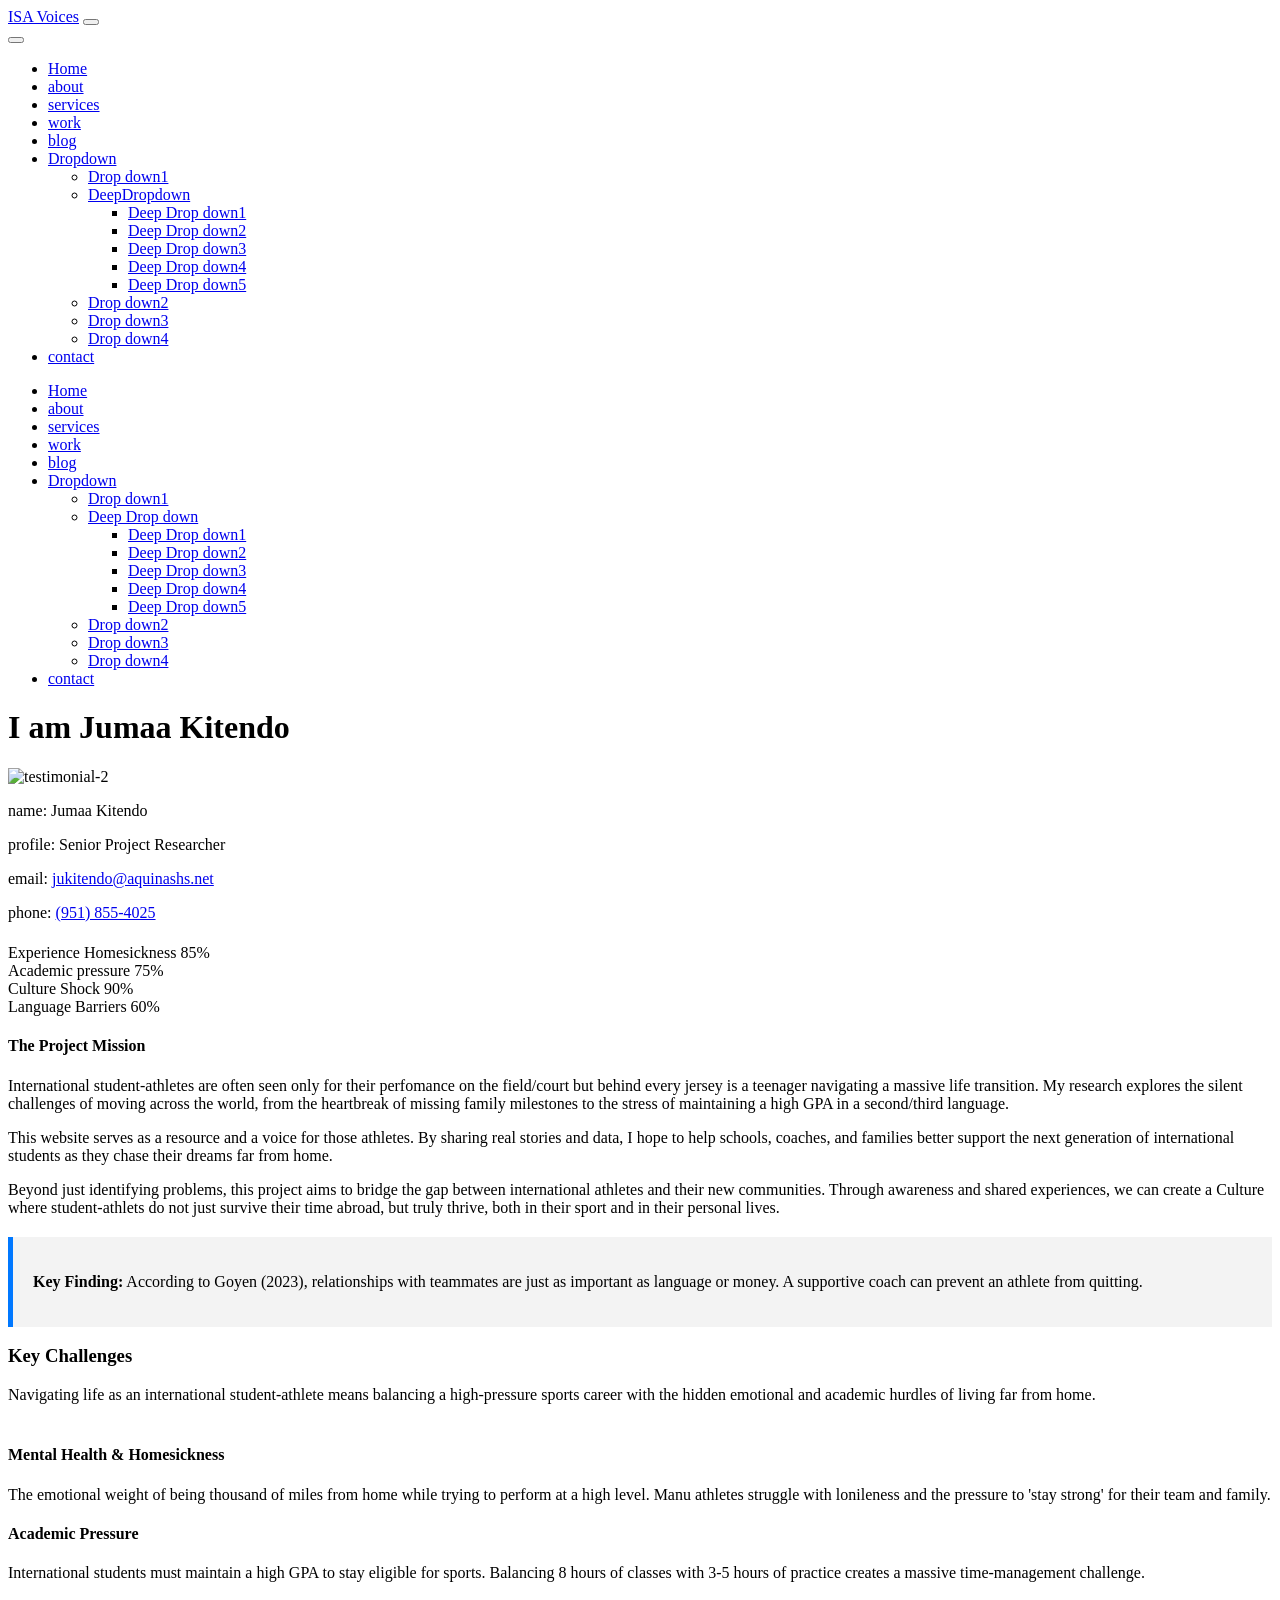
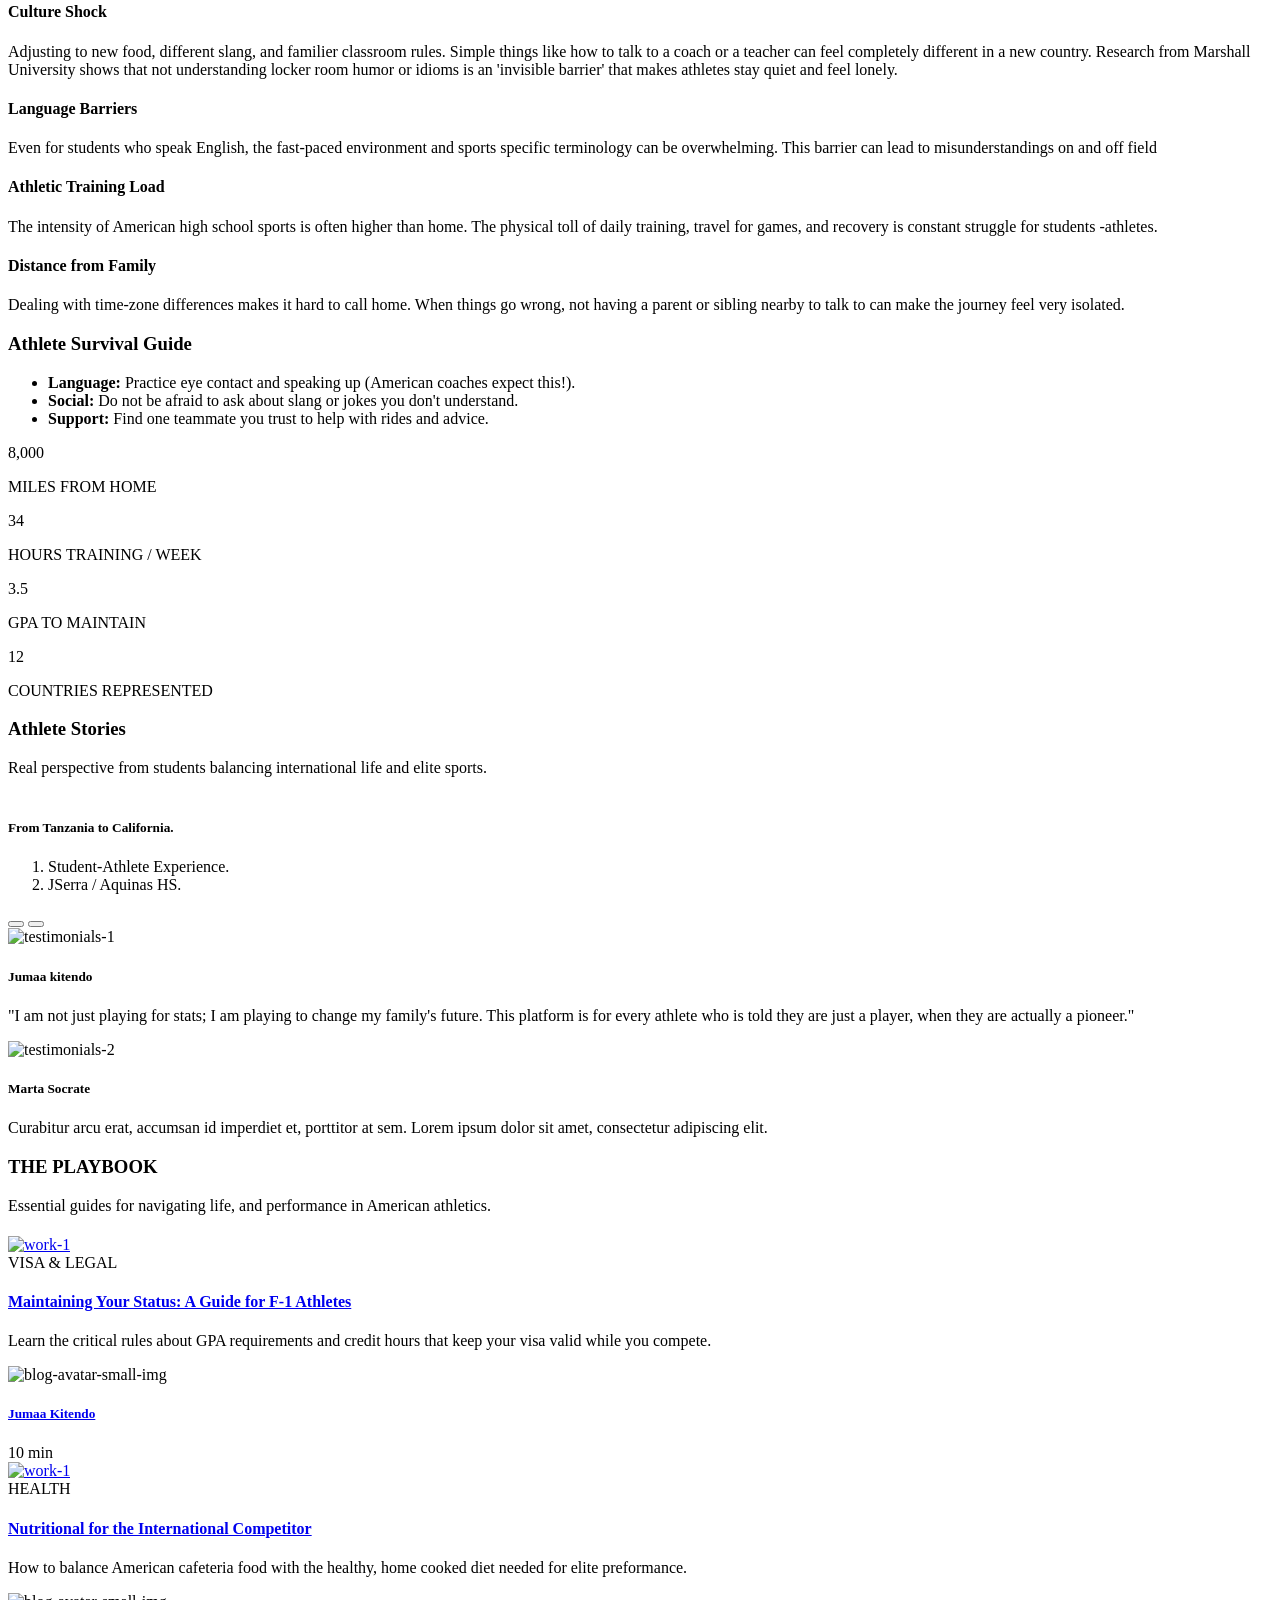
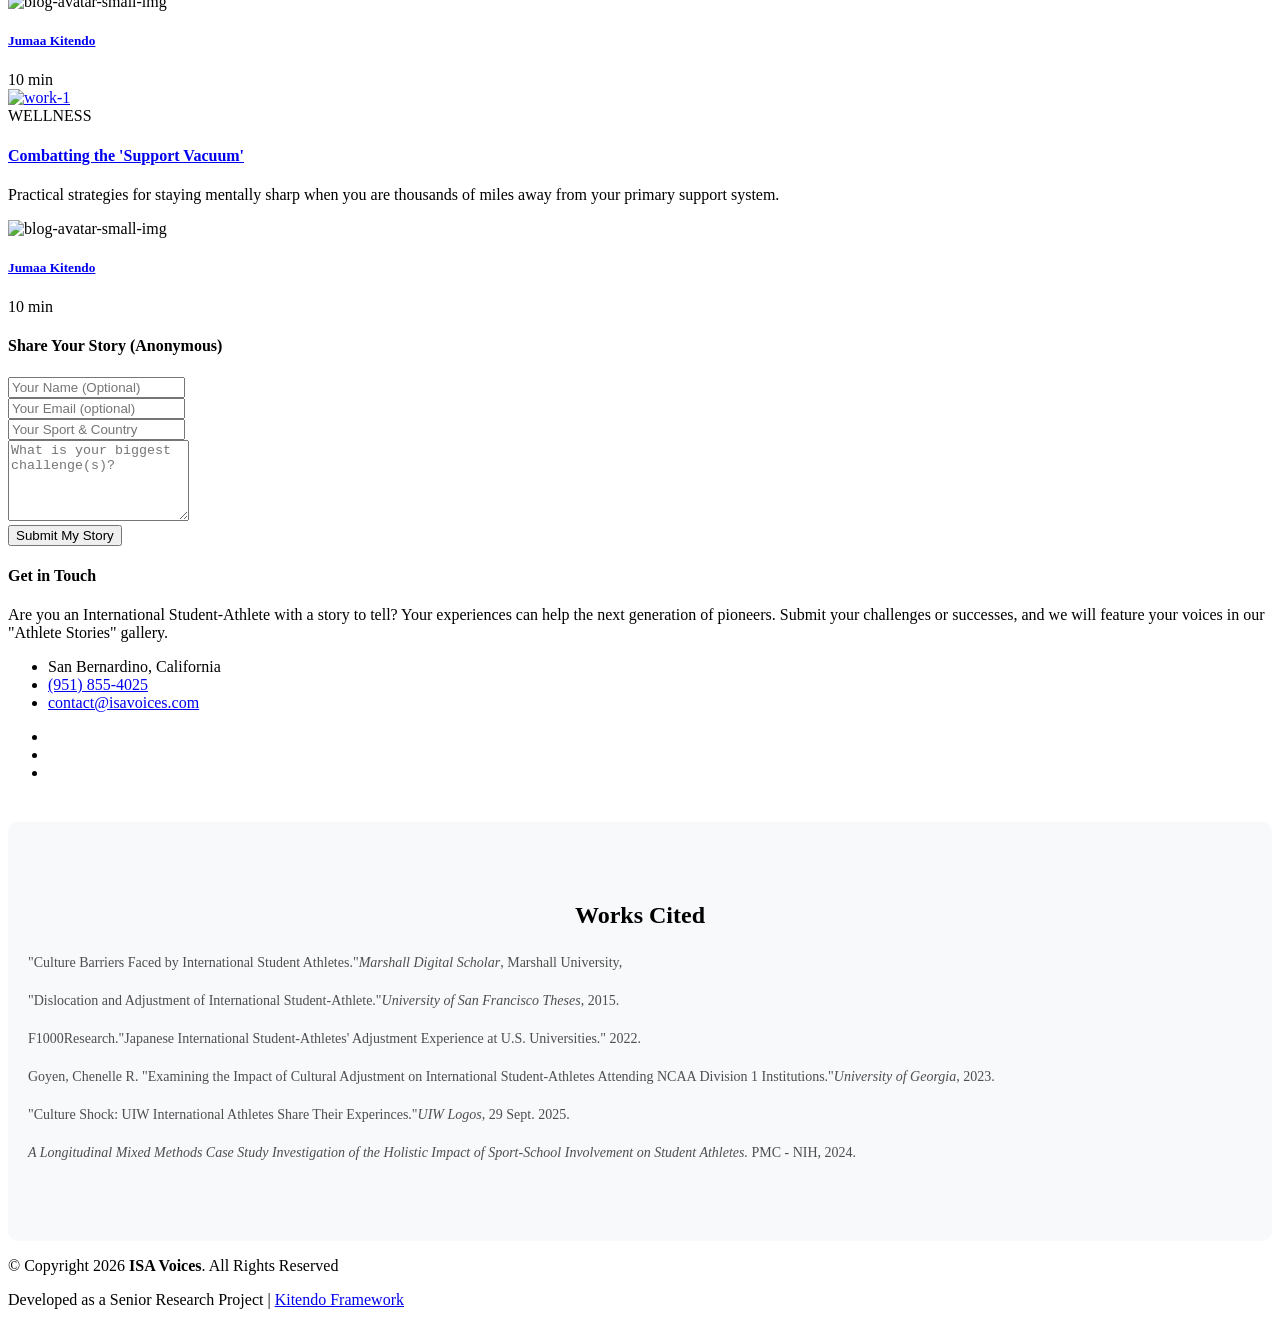
==== index.html @ 6934edd2 "Add files via upload" ====
<!DOCTYPE html>
<html lang="en">

<head>
    <meta charset="UTF-8">
    <meta http-equiv="X-UA-Compatible" content="IE=edge">
    <meta name="viewport" content="width=device-width, initial-scale=1.0">
    <link rel="icon" href="./images/favicon.png" />
    <title>ISA Voices</title>
    <!-- Icons font aswsome V 6.2.1 Link -->
    <link rel="stylesheet" href="https://cdnjs.cloudflare.com/ajax/libs/font-awesome/6.2.1/css/all.min.css"
        integrity="sha512-MV7K8+y+gLIBoVD59lQIYicR65iaqukzvf/nwasF0nqhPay5w/9lJmVM2hMDcnK1OnMGCdVK+iQrJ7lzPJQd1w=="
        crossorigin="anonymous" referrerpolicy="no-referrer">
    <!-- Bootstrap -->
    <!-- CDN -->
    <!-- <link href="https://cdn.jsdelivr.net/npm/bootstrap@5.3.0/dist/css/bootstrap.min.css" rel="stylesheet"
        integrity="sha384-9ndCyUaIbzAi2FUVXJi0CjmCapSmO7SnpJef0486qhLnuZ2cdeRhO02iuK6FUUVM" crossorigin="anonymous"> -->
    <!-- CDN Icons -->
    <!-- <link rel="stylesheet" href="https://cdn.jsdelivr.net/npm/bootstrap-icons@1.7.2/font/bootstrap-icons.css"> -->
    <!-- Local -->
    <link rel="stylesheet" href="css/bootstrap.min.css">
    <!-- Local Icons -->
    <link rel="stylesheet" href="css/bootstrap-icons/bootstrap-icons.min.css">
    <!-- CSS files -->
    <link rel="stylesheet" href="css/style.css">
</head>

<body data-bs-spy="scroll" data-bs-target="#navbar-example" data-bs-smooth-scroll="true"> <!--Scrollspy-->
    <!-- Start nav -->
    <nav id="navbar-example" class="navbar navbar-expand-lg fixed-top"><!--Scrollspy-->
        <div class="container">
            <a class="navbar-brand fs-3 fw-semibold" href="#">ISA Voices</a>
            <button class="navbar-toggler p-0" type="button" data-bs-toggle="offcanvas"
                data-bs-target="#offcanvasWithBothOptions" aria-controls="offcanvasWithBothOptions"
                aria-expanded="false" aria-label="Toggle navigation">
                <span class="bi bi-justify text-light fs-3"></span>
            </button>
            <div class="offcanvas offcanvas-start overflow-y-auto" data-bs-scroll="true" tabindex="-1" id="offcanvasWithBothOptions"
                aria-labelledby="offcanvasWithBothOptionsLabel">
                <div class="offcanvas-header">
                    <button type="button" class="btn-close" data-bs-dismiss="offcanvas" aria-label="Close"></button>
                </div>
                <div class="offcanvas-body">
                    <ul class="navbar-nav mb-2 mb-lg-0">
                        <li class="nav-item">
                            <a class="nav-link active" aria-current="page" href="#home">Home</a>
                        </li>
                        <li class="nav-item">
                            <a class="nav-link" href="#about">about</a>
                        </li>
                        <li class="nav-item">
                            <a class="nav-link" href="#services">services</a>
                        </li>
                        <li class="nav-item">
                            <a class="nav-link" href="#portfolio">work</a>
                        </li>
                        <li class="nav-item">
                            <a class="nav-link" href="#blog">blog</a>
                        </li>
                        <li class="nav-item dropdown">
                            <a class="nav-link" href="#">
                                Dropdown
                                <span class="bi bi-chevron-down"></span>
                            </a>
                            <ul class="dropdown-menu">
                                <li><a class="dropdown-item" href="#">Drop down1</a></li>
                                <li class="dropdown-item deep-dropdown">
                                    <a class="" href="#">DeepDropdown
                                        <span class="bi bi-chevron-down"></span>
                                    </a>
                                    <ul class="dropdown-menu sub-menu d-none">
                                        <li><a class="sub-menu-item" href="#">Deep Drop down1</a></li>
                                        <li><a class="sub-menu-item" href="#">Deep Drop down2</a></li>
                                        <li><a class="sub-menu-item" href="#">Deep Drop down3</a></li>
                                        <li><a class="sub-menu-item" href="#">Deep Drop down4</a></li>
                                        <li><a class="sub-menu-item" href="#">Deep Drop down5</a></li>
                                    </ul>
                                </li>
                                <li><a class="dropdown-item" href="#">Drop down2</a></li>
                                <li><a class="dropdown-item" href="#">Drop down3</a></li>
                                <li><a class="dropdown-item" href="#">Drop down4</a></li>
                            </ul>
                        </li>
                        <li class="nav-item">
                            <a class="nav-link" href="#contact">contact</a>
                        </li>
                    </ul>
                </div>
            </div>
            <div class="large-screen d-lg-block d-none">
                <ul class="navbar-nav gap-4 mb-2 mb-lg-0 nav nav-tabs" role="tablist">
                    <!--Scrollspy-->
                    <li class="nav-item">
                        <a class="nav-link active" aria-current="page" href="#home">Home</a>
                    </li>
                    <li class="nav-item">
                        <a class="nav-link" href="#about">about</a>
                    </li>
                    <li class="nav-item">
                        <a class="nav-link" href="#services">services</a>
                    </li>
                    <li class="nav-item">
                        <a class="nav-link" href="#portfolio">work</a>
                    </li>
                    <li class="nav-item">
                        <a class="nav-link" href="#blog">blog</a>
                    </li>
                    <li class="nav-item dropdown">
                        <a class="nav-link" href="#">
                            Dropdown
                            <span class="bi bi-chevron-down"></span>
                        </a>
                        <ul class="dropdown-menu">
                            <li><a class="dropdown-item" href="#">Drop down1</a></li>
                            <li class="dropdown-item deep-dropdown">
                                <a class="" href="#">Deep Drop down
                                    <span class="bi bi-chevron-right"></span>
                                </a>
                                <ul class="dropdown-menu sub-menu d-none">
                                    <li><a class="sub-menu-item" href="#">Deep Drop down1</a></li>
                                    <li><a class="sub-menu-item" href="#">Deep Drop down2</a></li>
                                    <li><a class="sub-menu-item" href="#">Deep Drop down3</a></li>
                                    <li><a class="sub-menu-item" href="#">Deep Drop down4</a></li>
                                    <li><a class="sub-menu-item" href="#">Deep Drop down5</a></li>
                                </ul>
                            </li>
                            <li><a class="dropdown-item" href="#">Drop down2</a></li>
                            <li><a class="dropdown-item" href="#">Drop down3</a></li>
                            <li><a class="dropdown-item" href="#">Drop down4</a></li>
                        </ul>
                    </li>
                    <li class="nav-item">
                        <a class="nav-link" href="#contact">contact</a>
                    </li>
                </ul>
            </div>
        </div>
    </nav>
    <!-- End nav -->
    <!-- Start Home -->
    <header id="home">
        <div class="container">
            <div class="home-content d-flex justify-content-center align-items-center vh-100">
                <div class="home-caption text-light text-center">
                    <h1 class="text-light">I am Jumaa Kitendo</h1>
                    <p class="animated-letters">
                    </p>
                </div>
            </div>
        </div>
    </header>
    <!-- End Home -->
    <main>
        <!-- Start About -->
        <section id="about" class="sec-pt-4 mb-5">
            <div class="container ">
                <div class="about-content bg-light shadow p-5">
                    <div class="row">
                        <div class="col-md-6">
                            <div class="row mb-4">
                                <div class="col-5">
                                    <div class="about-img">
                                        <img src="images/my-profile.jpg" alt="testimonial-2" class="img-fluid rounded b-shadow-a" alt="">
                                    </div>
                                </div>
                                <div class="col-sm-7">
                                    <div class="about-info ">
                                        <p><span class="text-capitalize">name: </span>Jumaa Kitendo</p>
                                        <p><span class="text-capitalize">profile: </span>Senior Project Researcher</p>
                                        <p><span class="text-capitalize">email: </span><a
                                                href="mailto:contact@example.com">jukitendo@aquinashs.net</a>
                                        </p>
                                        <p><span class="text-capitalize">phone: </span><a
                                                href="tel:(617) 557-0089">(951) 855-4025</a> </p>
                                    </div>
                                </div>

                            </div>
                            <div class="row">
                                <div class="col-12">
                                    <div class="">
                                        <h5 class="fs-6 text"></h5>
                                        <span class="mb-1 d-block">Experience Homesickness 85%</span>
                                        <div class="progress mb-3" role="progressbar" aria-label="Basic example"
                                            aria-valuenow="85" aria-valuemin="0" aria-valuemax="100">
                                            <div class="progress-bar" style="width: 85%"></div>
                                        </div>
                                        <span class="mb-1 d-block">Academic pressure 75%</span>
                                        <div class="progress mb-3" role="progressbar" aria-label="Basic example"
                                            aria-valuenow="75" aria-valuemin="0" aria-valuemax="100">
                                            <div class="progress-bar" style="width: 75%"></div>
                                        </div>
                                        <span class="mb-1 d-block">Culture Shock 90%</span>
                                        <div class="progress mb-3" role="progressbar" aria-label="Basic example"
                                            aria-valuenow="90" aria-valuemin="0" aria-valuemax="100">
                                            <div class="progress-bar" style="width: 90%"></div>
                                        </div>
                                        <span class="mb-1 d-block">Language Barriers 60%</span>
                                        <div class="progress mb-3" role="progressbar" aria-label="Basic example"
                                            aria-valuenow="60" aria-valuemin="0" aria-valuemax="100">
                                            <div class="progress-bar" style="width: 60%"></div>
                                        </div>
                                    </div>
                                </div>
                            </div>
                        </div>
                        <div class="col-md-6">
                            <div class="about-me">
                                <div class="sm-title mb-4">
                                    <h4>The Project Mission</h4>
                                    <div class="line"></div>
                                </div>
                                <p class="lead">International student-athletes are often seen only for their perfomance on the field/court 
                                    but behind every jersey is a teenager navigating a massive life transition. My research
                                    explores the silent challenges of moving across the world, from the heartbreak of 
                                    missing family milestones to the stress of maintaining a high GPA in a second/third language.
                                </p>
                                <p class="lead">This website serves as a resource and a voice for those athletes. By sharing 
                                    real stories and data, I hope to help schools, coaches, and families better support the next
                                    generation of international students as they chase their dreams far from home.
                                </p>
                                <p class="lead">Beyond just identifying problems, this project aims to bridge the gap between international 
                                    athletes and their new communities. Through awareness and shared experiences, we can create a Culture 
                                    where student-athlets do not just survive their time abroad, but truly thrive, both in their sport and 
                                    in their personal lives.</p>
                                    <div class="research-note" style="background: #f3f3f3; padding: 20px; border-left: 5px solid #0078ff; margin-top: 20px;">
                                        <p><strong>Key Finding:</strong> According to Goyen (2023), relationships with teammates are just as important as language or money.
                                        A supportive coach can prevent an athlete from quitting.</p>
                                    </div>
                            </div>
                        </div>
                    </div>
                </div>
            </div>
        </section>
        <!-- End About -->
        <!-- Start Services -->
        <section id="services" class="sec-pt-4">
            <div class="container">
                <div class="services-content">
                    <div class="row">
                        <div class="col-12">
                            <div class="section-title mb-5">
                                <h3 class="text-uppercase">Key Challenges</h3>
                                <p>Navigating life as an international student-athlete means balancing a high-pressure sports
                                    career with the hidden emotional and academic hurdles of living far from home.</p>
                                <div class="line m-auto" style="width: 40px; height:5px"></div>
                            </div>
                        </div>
                        <div class="col-lg-4 col-md-6">
                            <a href="mental-health.html" style="text-decoration: none; color: inherit;">
                            <div class="service-card bg-light rounded-4 text-center mb-5">
                                <div class="icon d-flex justify-content-center align-items-center rounded-circle">
                                    <span class="bi bi-heart"></span>
                                </div>
                                <h4 class="text-uppercase">Mental Health & Homesickness</h4>
                                <p>The emotional weight of being thousand of miles from home while trying to perform
                                    at a high level. Manu athletes struggle with lonileness and the pressure to 'stay 
                                    strong' for their team and family.</p>
                            </div>
                        </a>
                        </div>
                        <div class="col-lg-4 col-md-6">
                            <a href="academics.html" style="text-decoration: none; color: inherit;">
                            <div class="service-card bg-light rounded-4 text-center mb-5">
                                <div class="icon d-flex justify-content-center align-items-center rounded-circle">
                                    <span class="bi bi-book"></span>
                                </div>
                                <h4 class="text-uppercase">Academic Pressure</h4>
                                <p>International students must maintain a high GPA to stay eligible for sports. Balancing
                                    8 hours of classes with 3-5 hours of practice creates a massive time-management challenge.</p>
                            </div>
                        </a>
                        </div>
                        <div class="col-lg-4 col-md-6">
                            <a href="culture-shock.html" style="text-decoration: none; color: inherit;">
                            <div class="service-card bg-light rounded-4 text-center mb-5">
                                <div class="icon d-flex justify-content-center align-items-center rounded-circle">
                                    <span class="bi bi-globe"></span>
                                </div>
                                <h4 class="text-uppercase">Culture Shock</h4>
                                <p>Adjusting to new food, different slang, and familier classroom rules. Simple things
                                    like how to talk to a coach or a teacher can feel completely different in a new country. Research from 
                                Marshall University shows that not understanding locker room humor or idioms is an 'invisible barrier' that
                            makes athletes stay quiet and feel lonely.</p>
                            </div>
                        </a> </div>
                        <div class="col-lg-4 col-md-6">
                            <a href="language-barriers.html" style="text-decoration: none; color: inherit;">
                            <div class="service-card bg-light rounded-4 text-center mb-5">
                                <div class="icon d-flex justify-content-center align-items-center rounded-circle">
                                    <span class="bi bi-chat-dots"></span>
                                </div>
                                <h4 class="text-uppercase">Language Barriers</h4>
                                <p>Even for students who speak English, the fast-paced environment and sports specific
                                    terminology can be overwhelming. This barrier can lead to misunderstandings on and off
                                    field</p>
                            </div>
                       </a> </div>
                        <div class="col-lg-4 col-md-6">
                            <a href="training-load.html" style="text-decoration: none; color: inherit;">
                            <div class="service-card bg-light rounded-4 text-center mb-5">
                                <div class="icon d-flex justify-content-center align-items-center rounded-circle">
                                    <span class="bi bi-trophy"></span>
                                </div>
                                <h4 class="text-uppercase">Athletic Training Load</h4>
                                <p>The intensity of American high school sports is often higher than home. The physical
                                    toll of daily training, travel for games, and recovery is constant struggle for students
                                    -athletes.</p>
                                </a></div>
                        </div>
                        <div class="col-lg-4 col-md-6">
                            <a href="distance.html" style="text-decoration: none; color: inherit;">
                            <div class="service-card bg-light rounded-4 text-center mb-5">
                                <div class="icon d-flex justify-content-center align-items-center rounded-circle">
                                    <span class="bi bi-house-door"></span>
                                </div>
                                <h4 class="text-uppercase">Distance from Family</h4>
                                <p>Dealing with time-zone differences makes it hard to call home. When things go wrong, not 
                                    having a parent or sibling nearby to talk to can make the journey feel very isolated.</p>
                                </a></div>

                            <div class="container">
                                <h3>Athlete Survival Guide</h3>
                                <ul>
                                    <li><strong>Language:</strong> Practice eye contact and speaking up (American coaches expect this!).</li>
                                    <li><strong>Social:</strong> Do not be afraid to ask about slang or jokes you don't understand.</li>
                                    <li><strong>Support:</strong> Find one teammate you trust to help with rides and advice.</li>
                                </ul>
                            </div>
                        </div>
                    </div>
                </div>
            </div>
        </section>
        <!-- End Services -->
        <!-- Start Facts -->
        <section id="facts">
            <div class="container">
                <div class="facts-content">
                    <div class="row">
                        <div class="col-lg-3 col-md-6">
                            <div class="facts-card text-center text-light">
                                <div
                                    class="icon d-flex justify-content-center align-items-center rounded-circle text-light">
                                    <span class="bi bi-globe"></span>
                                </div>
                                <span class="fs-2">8,000</span>
                                <p>MILES FROM HOME</p>
                            </div>
                        </div>
                        <div class="col-lg-3 col-md-6">
                            <div class="facts-card text-center text-light">
                                <div
                                    class="icon d-flex justify-content-center align-items-center rounded-circle text-light">
                                    <span class="bi bi-clock"></span>
                                </div>
                                <span class="fs-2">34</span>
                                <p>HOURS TRAINING / WEEK</p>
                            </div>
                        </div>
                        <div class="col-lg-3 col-md-6">
                            <div class="facts-card text-center text-light">
                                <div
                                    class="icon d-flex justify-content-center align-items-center rounded-circle text-light">
                                    <span class="bi bi-journal-check"></span>
                                </div>
                                <span class="fs-2">3.5</span>
                                <p>GPA TO MAINTAIN</p>
                            </div>
                        </div>
                        <div class="col-lg-3 col-md-6">
                            <div class="facts-card text-center text-light">
                                <div
                                    class="icon d-flex justify-content-center align-items-center rounded-circle text-light">
                                    <span class="bi bi-people"></span>
                                </div>
                                <span class="fs-2">12</span>
                                <p>COUNTRIES REPRESENTED</p>
                            </div>
                        </div>
                    </div>
                </div>
            </div>
        </section>
        <!-- End Facts -->
        <!-- Start Portfolio -->
        <section id="Athlete Stories." class="sec-pt-4">
            <div class="container">
                <div class="portfolio-content">
                    <div class="row">
                        <div class="col-12">
                            <div class="section-title mb-5">
                                <h3 class="text-uppercase">Athlete Stories</h3>
                                <p>Real perspective from students balancing international life and elite sports.</p>
                                <div class="line m-auto" style="width: 40px; height:5px"></div>
                            </div>
                        </div>
                        <div class="col-lg-4 col-md-6">
                            <div class="portfolio-card bg-light rounded-4 mb-5">
                                <div class="card">
                                    <div class="portfolio-img">
                                        <a href="my-story.html"
                                        <img src="images/my-story.jpg" class="card-img-top" alt="My Journey" style="width: 100%; height: auto; display: block;">
                                    </a>
                                    </div>
                                    <div class="card-body d-flex justify-content-center align-items-center">
                                        <div class="portfolio-body text-center">
                                            <h5 class="card-title">From Tanzania to California.</h5>
                                            <ol class="breadcrumb d-flex justify-content-center">
                                                <li class="breadcrumb-item">Student-Athlete Experience.
                                                </li>
                                                <li class="breadcrumb-item">JSerra / Aquinas HS.</li>
                                            </ol>
                                        </div>
                                        <div class="icon ms-3">
                                            <a href="my-story.html"><span class="bi bi-book" style="font-size: 2rem;"></span></a>
                                        </div>
                                    </div>
                                </div>
                            </div>
                        </div>
                        
                       
                       
                       
                       </div>
                    </div>
                </div>
            </div>
        </section>
        <!-- End Portfolio -->
        <!-- Start Testimonials -->
        <section id="testimonials">
            <div class="container">
                <div class="testimonials-content text-light text-center">
                    <div class="row justify-content-between align-items-center">
                        <div class="col-12">
                            <div id="carouselExampleIndicators" class="carousel slide" data-bs-ride="carousel"
                                data-bs-touch="false">
                                <div class="carousel-indicators">
                                    <button type="button" data-bs-target="#carouselExampleIndicators"
                                        data-bs-slide-to="0" class="active" aria-current="true"
                                        aria-label="Slide 1"></button>
                                    <button type="button" data-bs-target="#carouselExampleIndicators"
                                        data-bs-slide-to="1" aria-label="Slide 2"></button>
                                </div>
                                <div class="carousel-inner">
                                    <div class="carousel-item active" data-bs-interval="3000">
                                        <div class="testimonials-card mb-5 pb-1">
                                            <div class="testimonials-img mb-3 m-auto">
                                                <img src="images/my-profile.jpg" class="d-block rounded-circle"
                                                    alt="testimonials-1">
                                            </div>
                                            <div class="testimonials-caption">
                                                <h5 class="text-uppercase text-light">Jumaa kitendo</h5>
                                                <p class="lead">"I am not just playing for stats; I am playing to change my family's future.
                                                    This platform is for every athlete who is told they are just a player, when they are actually a pioneer."
                                                </p>
                                            </div>
                                        </div>
                                    </div>
                                    <div class="carousel-item" data-bs-interval="3000">
                                        <div class="testimonials-card mb-5 pb-1">
                                            <div class="testimonials-img mb-3 m-auto">
                                                <img src="images/testimonial-4.jpg" class="d-block rounded-circle"
                                                    alt="testimonials-2">
                                            </div>
                                            <div class="testimonials-caption">
                                                <h5 class="text-uppercase text-light">Marta Socrate</h5>
                                                <p class="lead">Curabitur arcu erat, accumsan id imperdiet et,
                                                    porttitor
                                                    at
                                                    sem. Lorem ipsum dolor sit amet,
                                                    consectetur adipiscing elit.</p>
                                            </div>
                                        </div>
                                    </div>
                                </div>
                            </div>
                        </div>
                    </div>
                </div>
            </div>
            </div>
        </section>
        <!-- End Testimonials -->
        <!-- Start Blog -->
        <section id="blog" class="sec-pt-4">
            <div class="container">
                <div class="blog-content">
                    <div class="row">
                        <div class="col-12">
                            <div class="section-title mb-5">
                                <h3 class="text-uppercase">THE PLAYBOOK</h3>
                                <p>Essential guides for navigating life, and performance in American athletics.</p>
                                <div class="line m-auto" style="width: 40px; height:5px"></div>
                            </div>
                        </div>
                        <div class="col-lg-4 col-md-6">
                            <div class="blog-card bg-light rounded-4 mb-5">
                                <div class="card">
                                    <div class="blog-img">
                                        <a href="academics.html"><img src="images/visa-legal.jpg" class="card-img-top"
                                                alt="work-1"></a>
                                    </div>
                                    <div class="card-body">
                                        <div class="blog-body position-relative">
                                            <div
                                                class="blog-label text-uppercase text-light rounded-2 bg-primary d-inline-block p-2 position-absolute start-50 translate-middle">
                                                <span>VISA & LEGAL</span>
                                            </div>
                                            <h4 class="card-title pt-2"><a href="#">Maintaining Your Status: A Guide for F-1 Athletes</a></h4>
                                            <p>
                                                Learn the critical rules about GPA requirements and credit hours that keep your visa valid while you compete.
                                            </p>
                                        </div>

                                    </div>
                                    <div
                                        class="card-footer text-body-secondary d-flex justify-content-between align-items-center">
                                        <div class="blog-author-content d-flex gap-2 align-items-end">
                                            <div class="blog-avatar">
                                                <img src="images/my-profile.jpg" alt="blog-avatar-small-img"
                                                    class="rounded-circle">
                                            </div>
                                            <h5 class="blog-author">
                                                <a href="#">Jumaa Kitendo</a>
                                            </h5>
                                        </div>
                                        <div class="blog-date">
                                            <span class="bi bi-clock"></span>
                                            10 min
                                        </div>
                                    </div>
                                </div>
                            </div>
                        </div>
                        <div class="col-lg-4 col-md-6">
                            <div class="blog-card bg-light rounded-4 mb-5">
                                <div class="card">
                                    <div class="blog-img">
                                        <a href="academics.html"><img src="images/health.jpg" class="card-img-top"
                                                alt="work-1"></a>
                                    </div>
                                    <div class="card-body">
                                        <div class="blog-body position-relative">
                                            <div
                                                class="blog-label text-uppercase text-light rounded-2 bg-primary d-inline-block p-2 position-absolute start-50 translate-middle">
                                                <span>HEALTH</span>
                                            </div>
                                            <h4 class="card-title pt-2"><a href="#">Nutritional for the International Competitor</a></h4>
                                            <p>
                                                How to balance American cafeteria food with the healthy, home cooked diet needed for elite preformance.
                                            </p>
                                        </div>
                                    </div>
                                    <div
                                        class="card-footer text-body-secondary d-flex justify-content-between align-items-center">
                                        <div class="blog-author-content d-flex gap-2 align-items-end">
                                            <div class="blog-avatar">
                                                <img src="images/my-profile.jpg" alt="blog-avatar-small-img"
                                                    class="rounded-circle">
                                            </div>
                                            <h5 class="blog-author">
                                                <a href="#">Jumaa Kitendo</a>
                                            </h5>
                                        </div>
                                        <div class="blog-date">
                                            <span class="bi bi-clock"></span>
                                            10 min
                                        </div>
                                    </div>
                                </div>
                            </div>
                        </div>
                        <div class="col-lg-4 col-md-6">
                            <div class="blog-card bg-light rounded-4 mb-5">
                                <div class="card">
                                    <div class="blog-img">
                                        <a href="mental-health.html"><img src="images/wellness.jpg" class="card-img-top"
                                                alt="work-1"></a>
                                    </div>
                                    <div class="card-body">
                                        <div class="blog-body position-relative">
                                            <div
                                                class="blog-label text-uppercase text-light rounded-2 bg-primary d-inline-block p-2 position-absolute start-50 translate-middle">
                                                <span>WELLNESS</span>
                                            </div>
                                            <h4 class="card-title pt-2"><a href="#">Combatting the 'Support Vacuum'</a></h4>
                                            <p>
                                                Practical strategies for staying mentally sharp when you are thousands of miles away from your primary 
                                                support system.
                                            </p>
                                        </div>

                                    </div>
                                    <div
                                        class="card-footer text-body-secondary d-flex justify-content-between align-items-center">
                                        <div class="blog-author-content d-flex gap-2 align-items-end">
                                            <div class="blog-avatar">
                                                <img src="images/my-profile.jpg" alt="blog-avatar-small-img"
                                                    class="rounded-circle">
                                            </div>
                                            <h5 class="blog-author">
                                                <a href="#">Jumaa Kitendo</a>
                                            </h5>
                                        </div>
                                        <div class="blog-date">
                                            <span class="bi bi-clock"></span>
                                            10 min
                                        </div>
                                    </div>
                                </div>
                            </div>
                        </div>
                    </div>
                </div>
            </div>
        </section>
        <!-- End Blog -->
        <!-- Start contact -->
        <section id="contact" class="sec-pt-4">
            <div class="container">
                <div class="contact-content bg-light shadow p-5">
                    <div class="row">
                        <div class="col-md-6">
                            <div class="message-us">
                                <div class="sm-title mb-4">
                                    <h4>Share Your Story (Anonymous)</h4>
                                    <div class="line"></div>
                                </div>
                                <div class="contact-form">
                                    <form action="https://formspree.io/f/xojknoop" method="POST">
                                        <div class="row">
                                            <div class="col-md-12 mb-3">
                                                <div class="form-group">
                                                    <input type="text" name="athlete_name" class="form-control" placeholder="Your Name (Optional)">
                                                </div>
                                            </div>
                                            <div class="col-md-12 mb-3">
                                                <div calss="form-group">
                                                    <input type="email" name="_replyto" class="form-control" placeholder="Your Email (optional)">
                                                </div>
                                            </div>
                                            <div class="col-md-12 mn-3">
                                                <div class="form-group">
                                                    <input type="text" name="sport_country" class="form-control" placeholder="Your Sport & Country">
                                                </div>
                                            </div>
                                            <div class="col-md-12">
                                                <div class="form-group">
                                                    <textarea class="form-control" name="message" rows="5" placeholder="What is your biggest challenge(s)?"></textarea>
                                                </div>
                                            </div>
                                            <input type="hidden" name="_next" value="https://your-website-url.com/thanks.html">

                                            <div class="col-md-12 text-center mt-3">
                                                <button type="submit" class="button button-a button-big button-rounded">Submit My Story</button>
                                            </div>
                                        </div>
                                    </form>
                                </div>
                            </div>
                        </div>
                        <div class="col-md-6">
                            <div class="get-in-touch">
                                <div class="sm-title mb-4">
                                    <h4>Get in Touch</h4>
                                    <div class="line"></div>
                                </div>
                                <p class="lead mb-4">Are you an International Student-Athlete with a story to tell?
                                    Your experiences can help the next generation of pioneers.
                                    Submit your challenges or successes, and we will feature your voices in our "Athlete Stories" gallery.
                                </p>
                                <ul class="contact-info mb-4">
                                    <li><span class="bi bi-geo-alt"></span>San Bernardino, California</li>
                                    <li><span class="bi bi-phone"></span><a href="tel:(951) 855-4025">(951) 855-4025</a></li>
                                    <li><span class="bi bi-envelope"></span><a
                                            href="mailto:contact@example.com">contact@isavoices.com</a></li>
                                </ul>
                                <ul class="social-links d-flex gap-2">
                                    <li class="icon d-flex justify-content-center align-items-center rounded-circle">
                                        <a href="#"><span class="bi bi-facebook"></span></a>
                                    </li>
                                    <li class="icon d-flex justify-content-center align-items-center rounded-circle">
                                        <a href="#"><span class="bi bi-instagram"></span></a>
                                    </li>
                                    <li class="icon d-flex justify-content-center align-items-center rounded-circle">
                                        <a href="#"><span class="bi bi-twitter"></span></a>
                                    </li>
                                    
                                </ul>

                            </div>
                        </div>
                    </div>
                </div>
            </div>
        </section>
        <!-- End contact -->
    </main>
    <section id="citations" class="container" style="padding: 60px 0; background-color: #f8f9fa; margin-top: 40px; border-radius: 10px;">
        <div class="section-title" style="text-align: center; margib-bottom: 30px;">
            <h2>Works Cited</h2>
        </div>
        <div class="row">
            <div class="col-lg-12">
                <ul style="list-style: none; line-height: 2; font-size: 14px; color: #4e4e4e; padding-left: 20px;">
                    <li style="text-indent: -2em; padding-left: 2em; margin-bottom: 10px;">"Culture Barriers Faced by International Student Athletes."<em>Marshall Digital Scholar</em>, Marshall University,</li>
                    <li style="text-indent: -2em; padding-left: 2em; margin-bottom: 10px;">"Dislocation and Adjustment of International Student-Athlete."<em>University of San Francisco Theses</em>, 2015.</li>
                    <li style="text-indent: -2em; padding-left: 2em; margin-bottom: 10px;">F1000Research."Japanese International Student-Athletes' Adjustment Experience at U.S. Universities." 2022.</li>
                    <li style="text-indent: -2em; padding-left: 2em; margin-bottom: 10px;">Goyen, Chenelle R. "Examining the Impact of Cultural Adjustment on International Student-Athletes Attending NCAA Division 1 Institutions."<em>University of Georgia</em>, 2023.</li>
                    <li style="text-indent: -2em; padding-left: 2em; margin-bottom: 10px;">"Culture Shock: UIW International Athletes Share Their Experinces."<em>UIW Logos</em>, 29 Sept. 2025.</li>
                    <li style="text-indent: -2em; padding-left: 2em; margin-bottom: 10px;"><em>A Longitudinal Mixed Methods Case Study Investigation of the Holistic Impact of Sport-School Involvement on Student Athletes.</em> PMC - NIH, 2024.</li>
                </ul>
            </div>
        </div>
    </section>
    <!-- Start footer -->
    <footer>
        <div class="container">
            <div class="row">
                <div class="col-sm-12">
                    <div class="copyright-box">
                        <p class="copyright">&copy; Copyright 2026 <strong>ISA Voices</strong>. All Rights Reserved</p>
                        <div class="credits">
                            Developed as a Senior Research Project | <a href="index.html">Kitendo Framework</a>
                        </div>
                    </div>
                </div>
            </div>
        </div>
    </footer>
    <!-- End footer -->
    <!-- ٍStart up arrow -->
    <a href="#home"
        class="arrow-up-icon d-flex justify-content-center align-items-center rounded-circle text-light fs-5 position-fixed bg-primary">
        <span class="bi bi-arrow-up"></span>
    </a>
    <!-- End up arrow -->

    <!-- <script src="https://cdn.jsdelivr.net/npm/bootstrap@5.3.0/dist/js/bootstrap.bundle.min.js"
        integrity="sha384-geWF76RCwLtnZ8qwWowPQNguL3RmwHVBC9FhGdlKrxdiJJigb/j/68SIy3Te4Bkz" crossorigin="anonymous">
        </script> -->
    <script src="./js/bootstrap.bundle.min.js"></script>
</body>
</html>
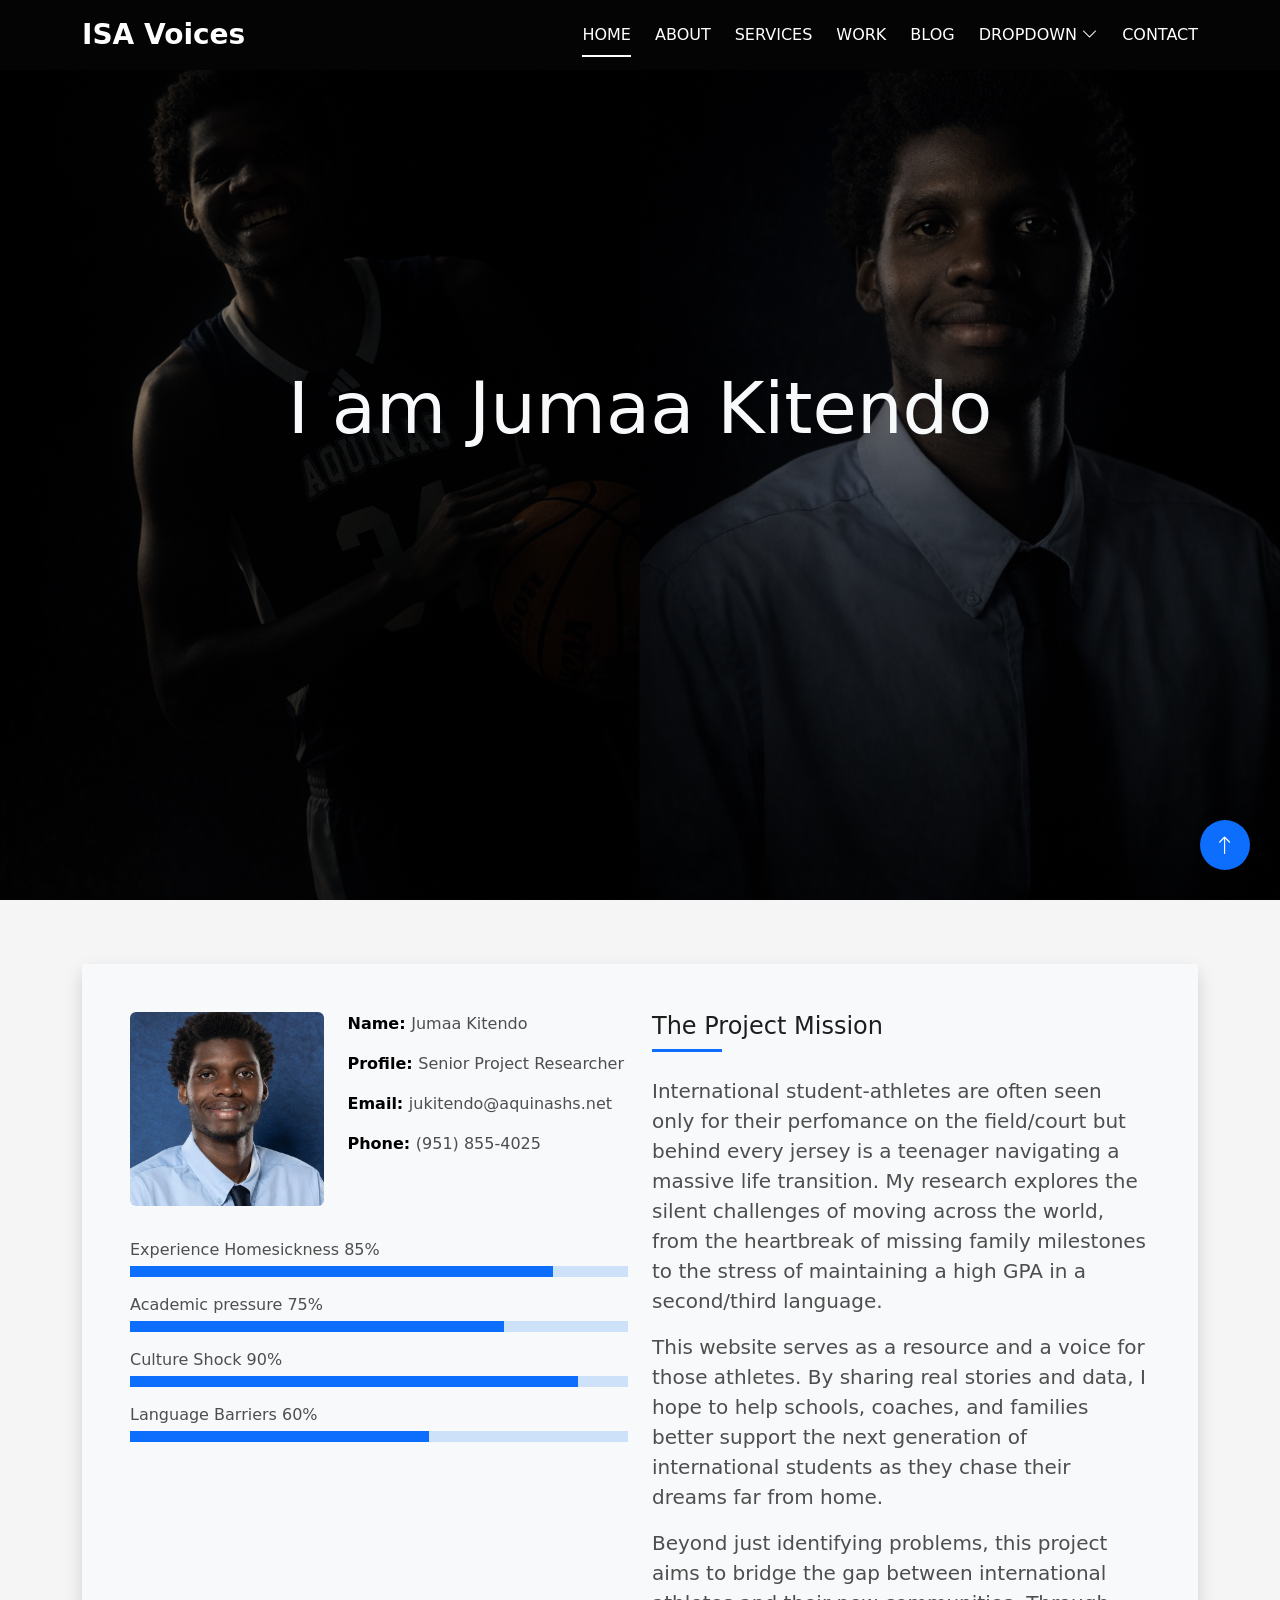
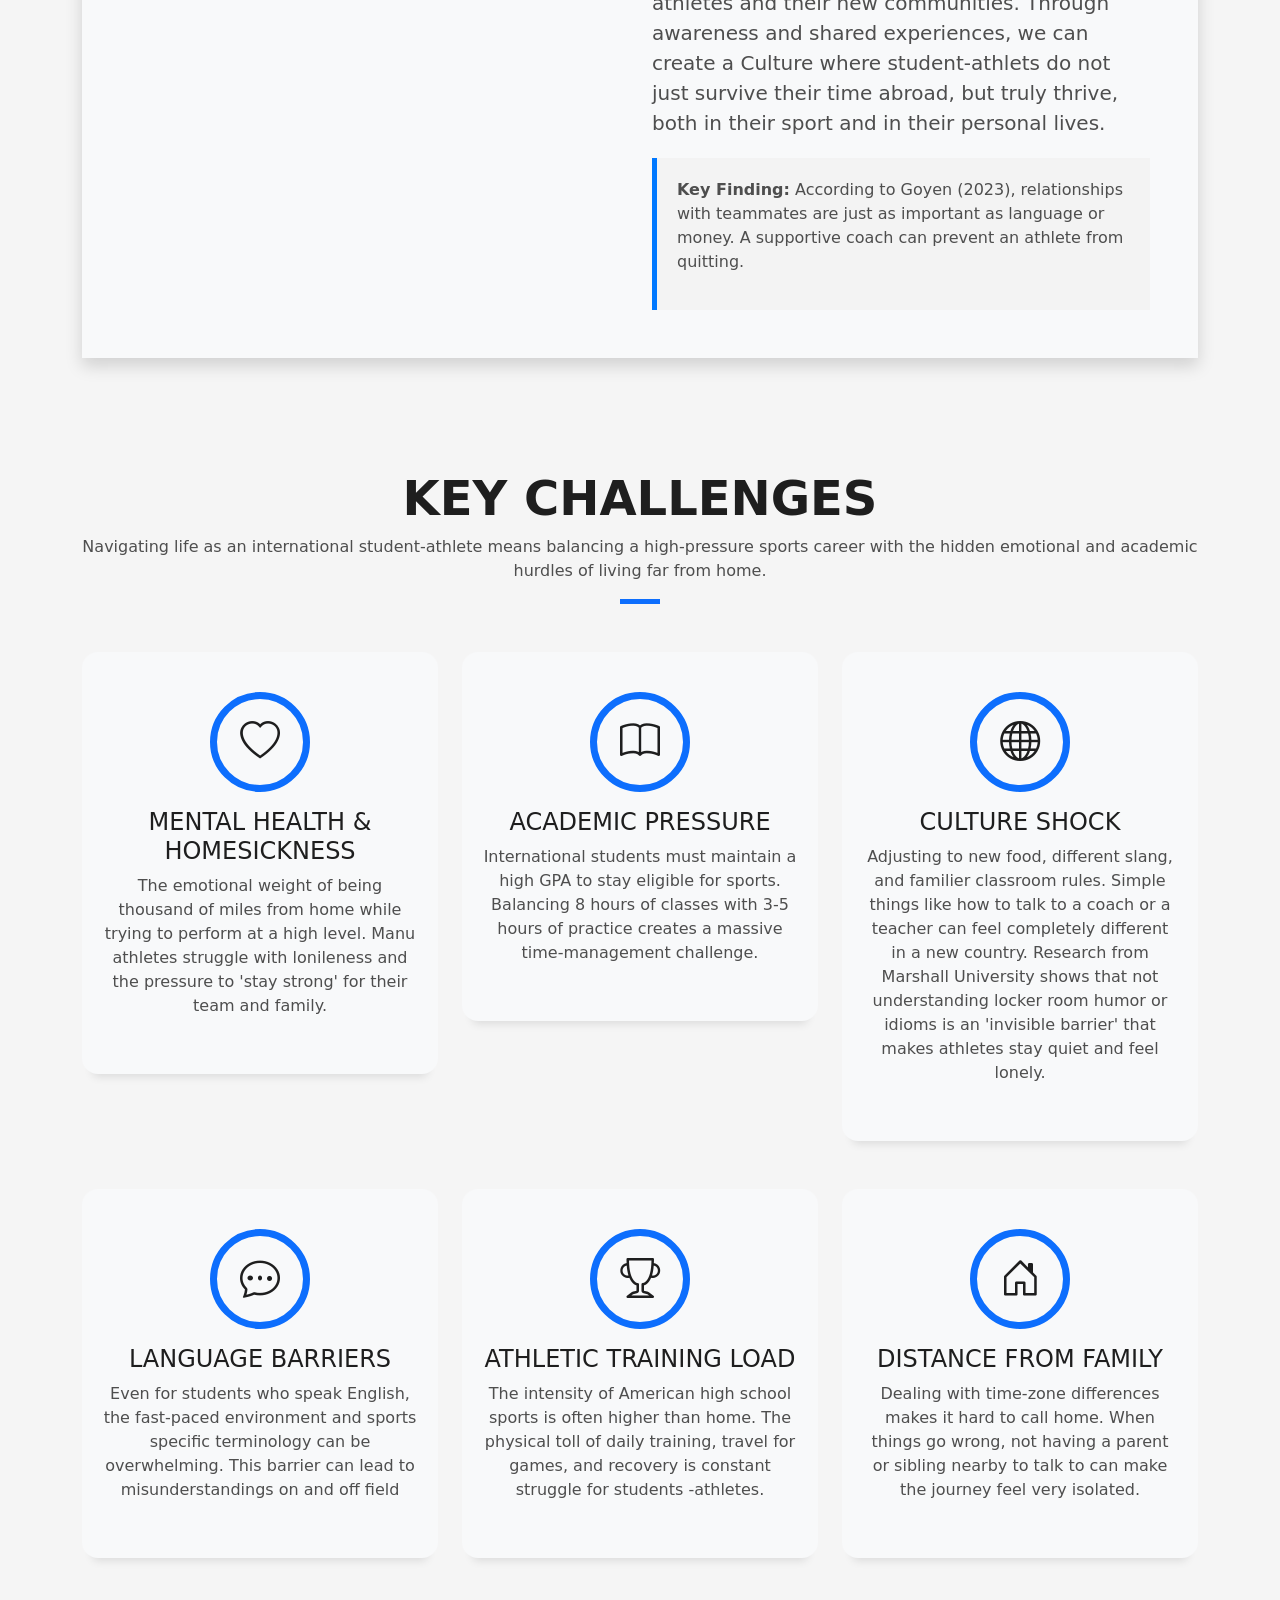
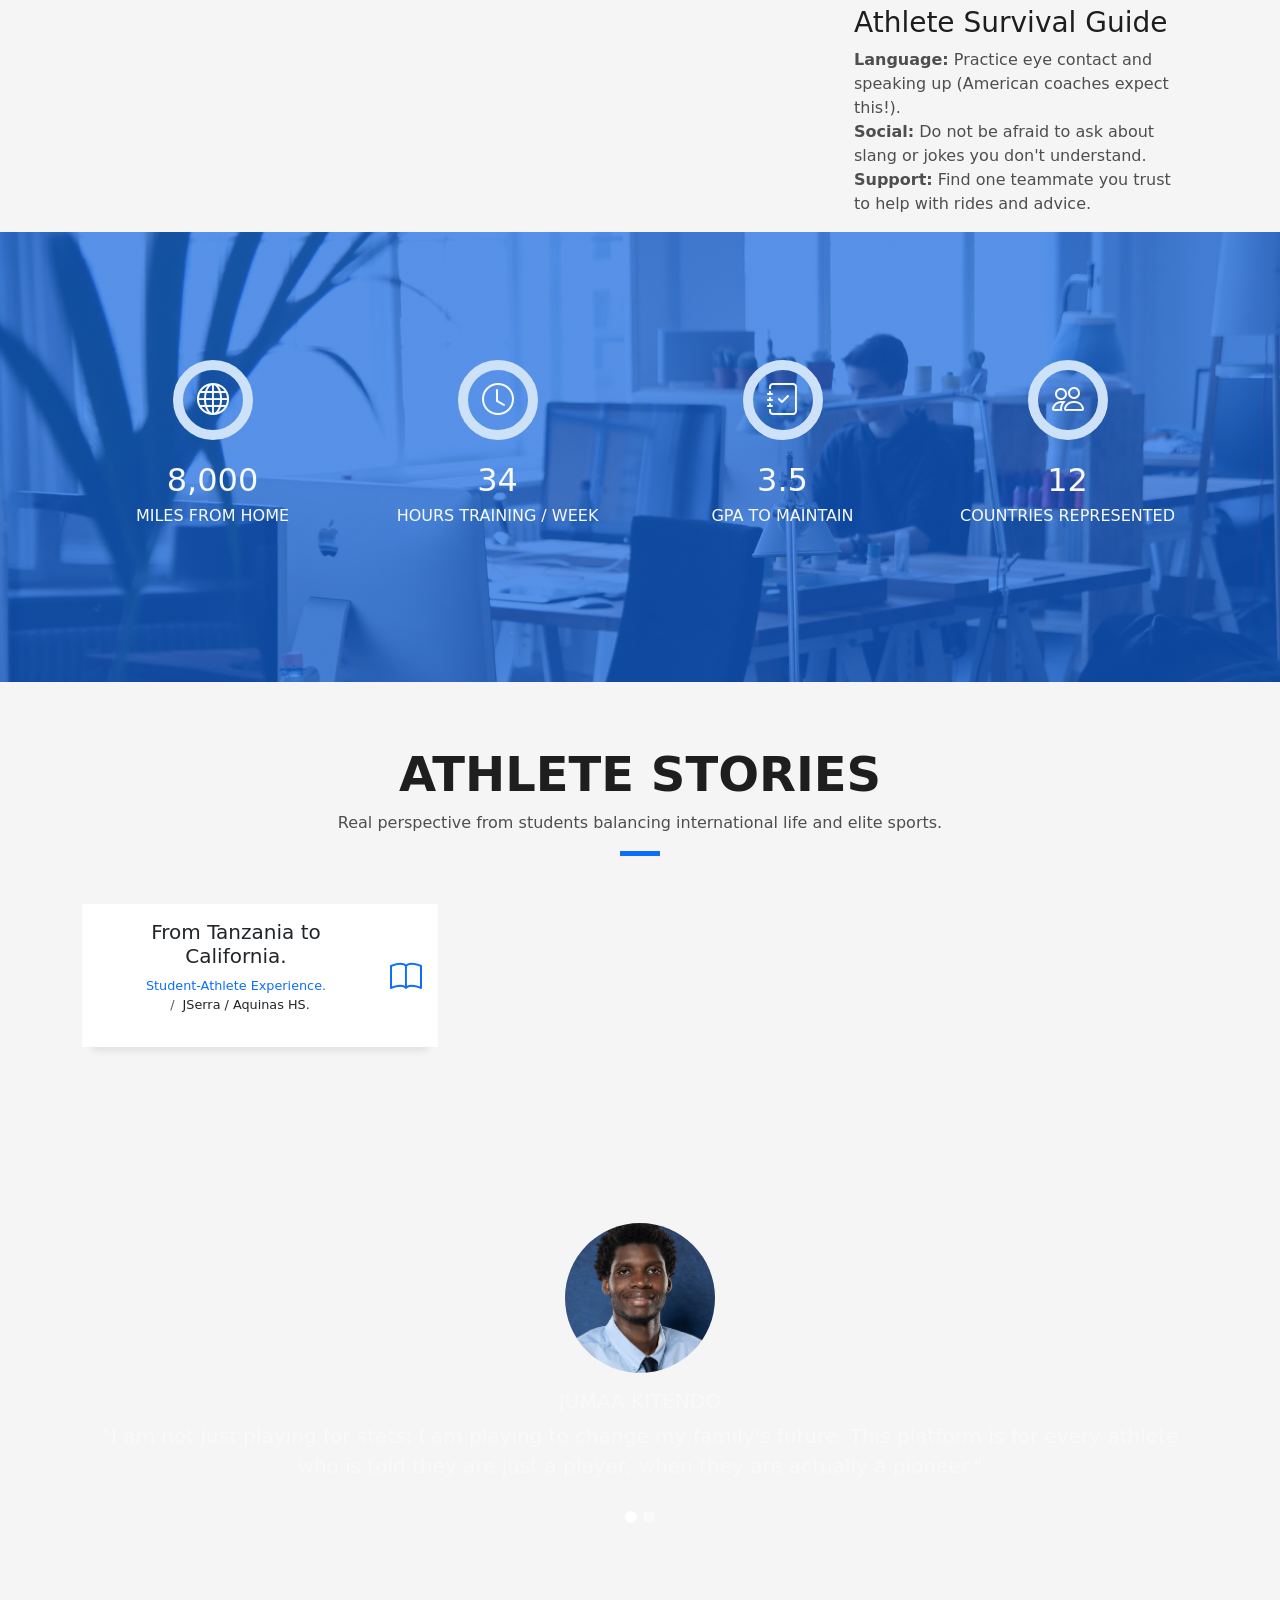
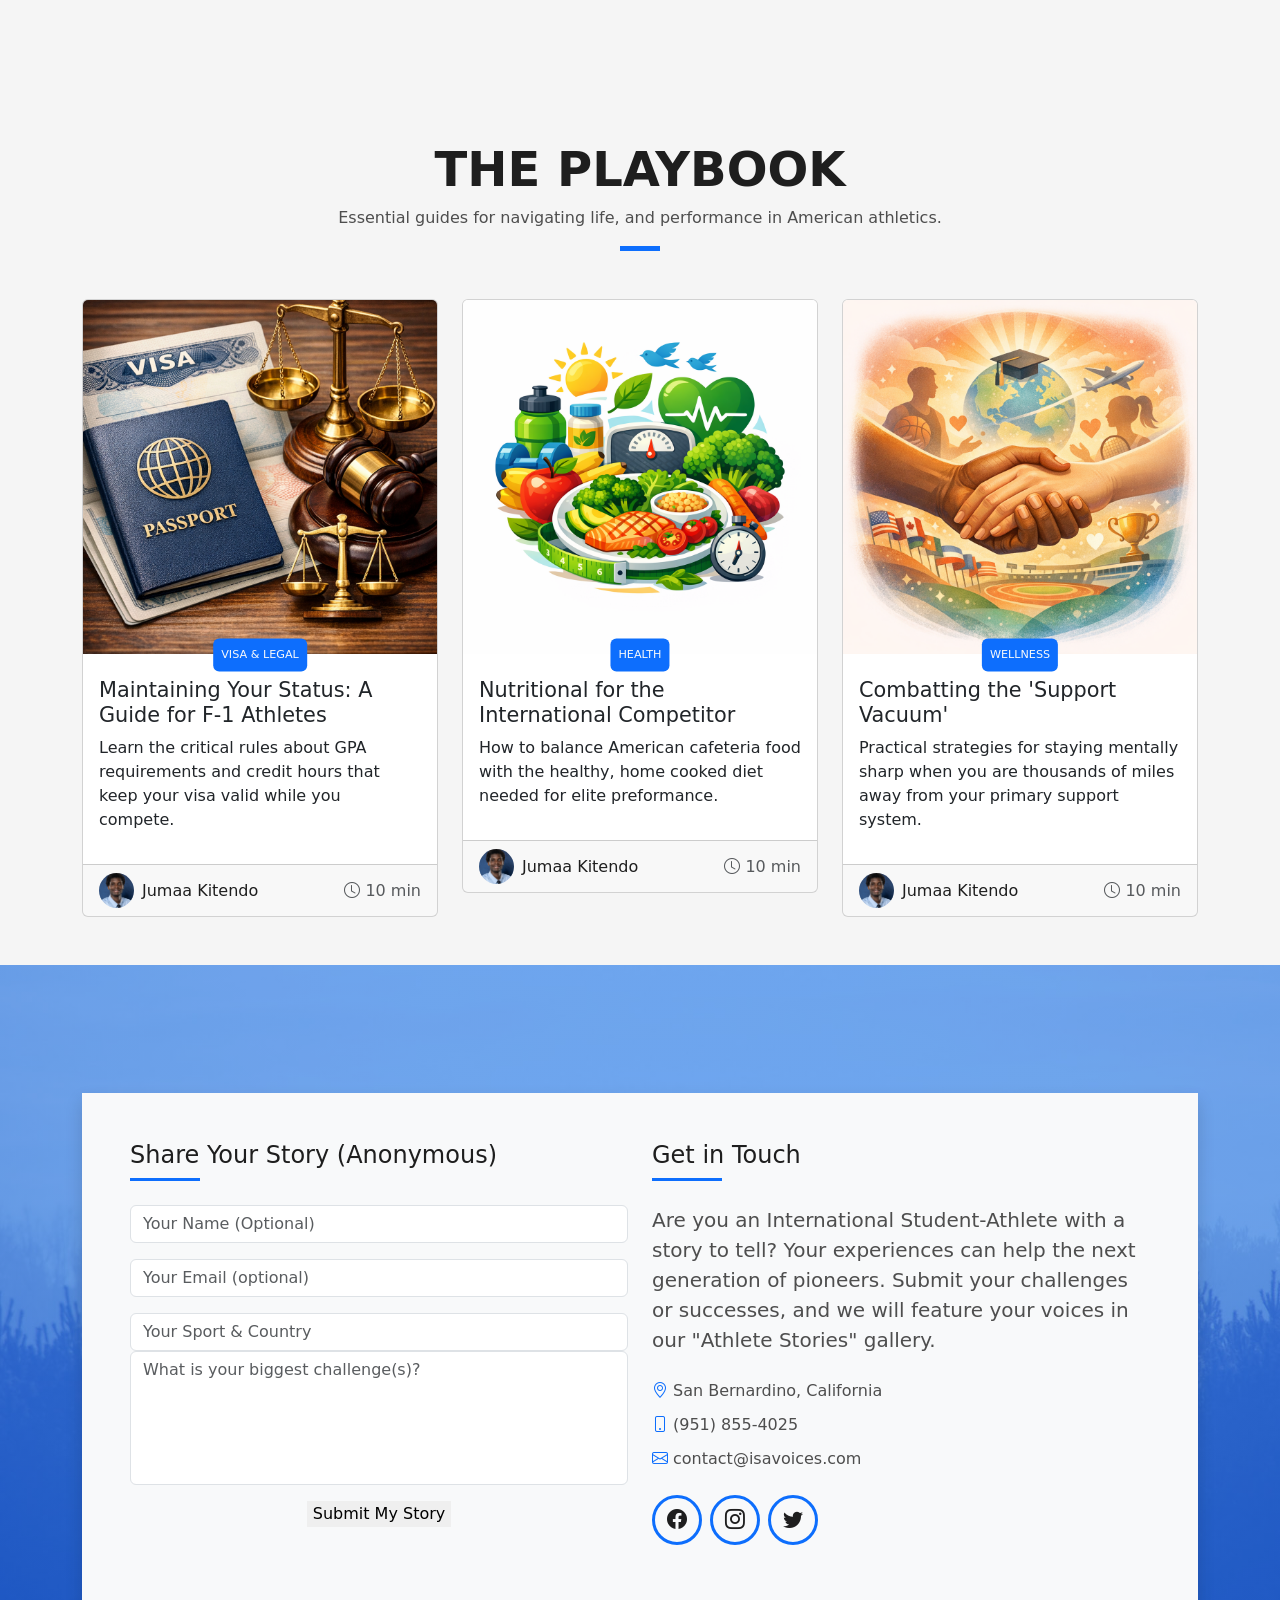
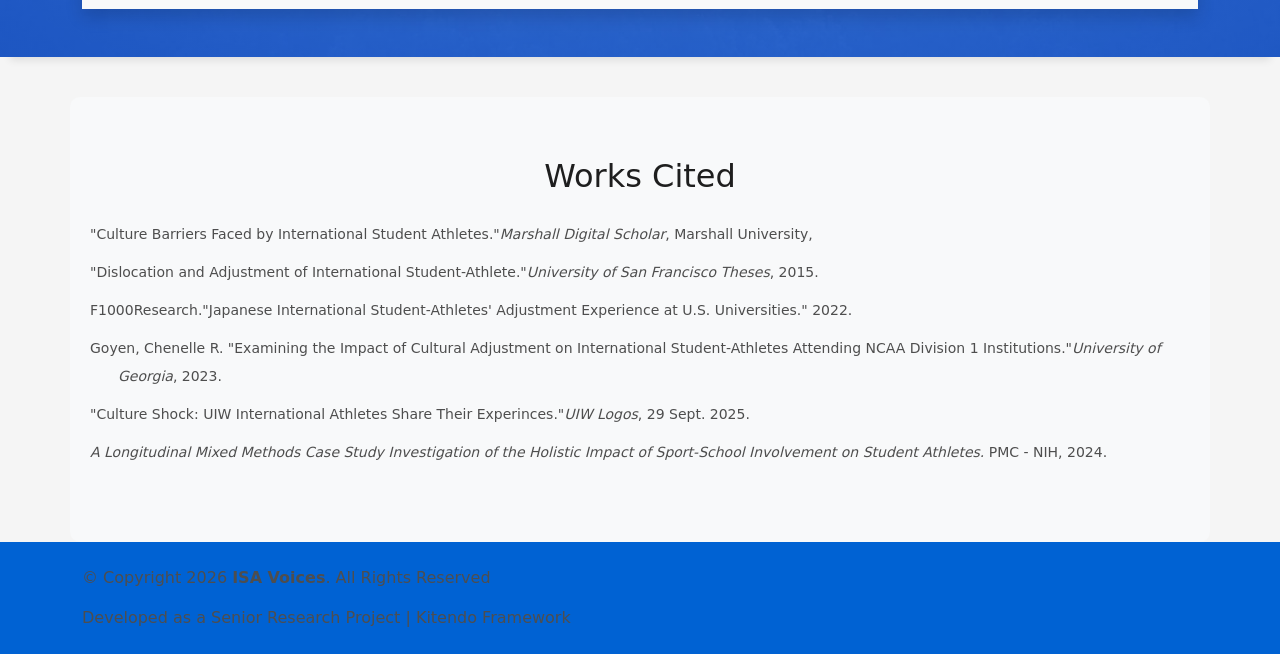
==== commit d2b3cf63: "Update index.html" ====
--- a/index.html
+++ b/index.html
@@ -49,38 +49,12 @@
                             <a class="nav-link" href="#about">about</a>
                         </li>
                         <li class="nav-item">
-                            <a class="nav-link" href="#services">services</a>
+                            <a class="nav-link" href="#services">Key Challenges</a>
+                       
+                        <li class="nav-item">
+                            <a class="nav-link" href="#blog">The Playbook</a>
                         </li>
-                        <li class="nav-item">
-                            <a class="nav-link" href="#portfolio">work</a>
-                        </li>
-                        <li class="nav-item">
-                            <a class="nav-link" href="#blog">blog</a>
-                        </li>
-                        <li class="nav-item dropdown">
-                            <a class="nav-link" href="#">
-                                Dropdown
-                                <span class="bi bi-chevron-down"></span>
-                            </a>
-                            <ul class="dropdown-menu">
-                                <li><a class="dropdown-item" href="#">Drop down1</a></li>
-                                <li class="dropdown-item deep-dropdown">
-                                    <a class="" href="#">DeepDropdown
-                                        <span class="bi bi-chevron-down"></span>
-                                    </a>
-                                    <ul class="dropdown-menu sub-menu d-none">
-                                        <li><a class="sub-menu-item" href="#">Deep Drop down1</a></li>
-                                        <li><a class="sub-menu-item" href="#">Deep Drop down2</a></li>
-                                        <li><a class="sub-menu-item" href="#">Deep Drop down3</a></li>
-                                        <li><a class="sub-menu-item" href="#">Deep Drop down4</a></li>
-                                        <li><a class="sub-menu-item" href="#">Deep Drop down5</a></li>
-                                    </ul>
-                                </li>
-                                <li><a class="dropdown-item" href="#">Drop down2</a></li>
-                                <li><a class="dropdown-item" href="#">Drop down3</a></li>
-                                <li><a class="dropdown-item" href="#">Drop down4</a></li>
-                            </ul>
-                        </li>
+                        
                         <li class="nav-item">
                             <a class="nav-link" href="#contact">contact</a>
                         </li>
@@ -745,4 +719,4 @@
         </script> -->
     <script src="./js/bootstrap.bundle.min.js"></script>
 </body>
-</html>+</html>
--- a/css/style.css
+++ b/css/style.css
@@ -0,0 +1,1097 @@
+/* Globle Variable */
+:root {
+    --primaryColor: #0d6efd;
+    --whiteColor: #FFF;
+    --offcanvasBackdropColor: #acacac;
+    --fontColor: #1e1e1e;
+    --bgBody: f5f5f5;
+    --bodyColor: #4e4e4e;
+}
+
+html {
+    scroll-behavior: smooth;
+}
+
+body {
+    font-family: system-ui, -apple-system, BlinkMacSystemFont, 'Segoe UI', Roboto, Oxygen, Ubuntu, Cantarell, 'Open Sans', 'Helvetica Neue', sans-serif;
+    background-color: #f5f5f5;
+    color: #4e4e4e;
+}
+
+h1,
+h2,
+h3,
+h4,
+h5,
+h6 {
+    color: var(--fontColor);
+}
+
+p {
+
+    margin-top: 0;
+    margin-bottom: 1rem;
+}
+
+:focus-visible {
+    outline: 0;
+}
+
+ul {
+    list-style: none;
+    padding: 0;
+}
+
+a {
+    text-decoration: none;
+    color: inherit;
+    font-family: inherit;
+    -webkit-transition: color 0.5s ease-in-out;
+    -o-transition: color 0.5s ease-in-out;
+    transition: color 0.5s ease-in-out;
+}
+
+.sec-pt-4 {
+    padding-top: 4rem;
+}
+
+picture,
+img {
+    max-width: 100%;
+    display: block;
+    height: auto;
+}
+
+button {
+    border: 0;
+    cursor: pointer;
+    text-decoration: none;
+}
+
+button[type=submit] {
+    -webkit-transition: all 0.5s;
+    -o-transition: all 0.5s;
+    transition: all 0.5s;
+}
+
+button[type=submit]:hover {
+    background: var(--primaryColor);
+    -webkit-box-shadow: 0 0 0 4px #cde1f8;
+    box-shadow: 0 0 0 4px #cde1f8;
+    border-color: transparent;
+}
+
+.line {
+    width: 70px;
+    height: 3px;
+    background-color: var(--primaryColor);
+}
+
+.section-title {
+    text-align: center;
+    margin-bottom: 1.5625rem;
+}
+
+.section-title h3 {
+    font-weight: bold;
+    font-size: 3rem;
+}
+
+/* End Globle Variable */
+
+/* Start Common Styles */
+/* End Common Styles */
+/* Start nav */
+.navbar {
+    background-color: rgb(4, 4, 4);
+}
+
+.navbar-expand-lg .navbar-nav {
+    -webkit-box-pack: end;
+    -ms-flex-pack: end;
+    justify-content: flex-end;
+}
+
+.navbar-nav .nav-link.active,
+.navbar-nav .nav-link.show {
+    color: var(--whiteColor);
+}
+
+.offcanvas .navbar-nav .nav-link.active,
+.offcanvas .navbar-nav .nav-link.show {
+    color: var(--fontColor);
+}
+
+.navbar-brand {
+    color: var(--whiteColor);
+
+}
+
+.navbar-toggler {
+    border: 0;
+    background: none;
+}
+
+.navbar-toggler:focus {
+    -webkit-box-shadow: none;
+    box-shadow: none;
+}
+
+.nav-link {
+    text-transform: uppercase;
+}
+
+.dropdown-item,
+.sub-menu-item {
+    text-transform: capitalize;
+}
+
+.deep-dropdown {
+    position: relative;
+}
+
+.sub-menu li {
+    padding: 5px 15px;
+}
+
+.dropdown:hover .dropdown-menu {
+    display: block;
+}
+
+.deep-dropdown:hover .sub-menu {
+    display: block !important;
+}
+
+.navbar-expand-lg .navbar-nav .dropdown-menu {
+    top: 102%;
+}
+
+.large-screen .deep-dropdown .sub-menu {
+    position: absolute;
+    left: -159px;
+    top: 0px;
+}
+
+.nav-link {
+    color: var(--whiteColor);
+}
+
+.navbar-brand {
+    font-size: 28px;
+}
+
+.navbar-brand:focus,
+.navbar-brand:hover,
+.nav-link:focus,
+.navbar .nav-link:hover {
+    color: var(--whiteColor);
+}
+
+.deep-dropdown .nav-link {
+    padding-left: 0;
+    padding-right: 0;
+    background-color: transparent;
+    color: var(--fontColor);
+}
+
+.navbar-nav .nav-link {
+    position: relative;
+}
+
+.navbar-expand-lg .navbar-nav .nav-link {
+    padding: 15px 0;
+}
+
+.navbar-nav .nav-link::after,
+.nav-tabs .nav-link.active::after {
+    content: "";
+    width: 0%;
+    height: 2px;
+    background-color: var(--whiteColor);
+    position: absolute;
+    left: 0;
+    bottom: 5px;
+    -webkit-transition: .5s width;
+    -o-transition: .5s width;
+    transition: .5s width;
+}
+
+.dropdown-menu a:hover {
+    color: var(--primaryColor);
+}
+
+.nav-tabs .nav-link.active {
+    position: relative;
+}
+
+.nav-tabs .nav-link.active {
+    background-color: transparent;
+    border-color: transparent;
+}
+
+.nav-tabs .nav-link.active::after,
+.navbar-nav .nav-link:hover::after {
+    width: 100%;
+}
+
+.nav-tabs {
+    border-bottom: 0;
+}
+
+.nav-tabs .nav-link:focus,
+.nav-tabs .nav-link:hover {
+    border-color: transparent;
+}
+
+.nav-tabs .nav-link {
+    margin-bottom: 0;
+    border: 0;
+    border-top-left-radius: 0;
+    border-top-right-radius: 0;
+}
+
+.offcanvas {
+    background-color: var(--whiteColor);
+    color: var(--fontColor);
+    display: none;
+    /* width: 97% !important; */
+    left: 10px !important;
+    height: 88%;
+    top: 10% !important;
+}
+
+.offcanvas-header {
+    -webkit-box-pack: end;
+    -ms-flex-pack: end;
+    justify-content: end;
+}
+
+.dropdown-item:focus,
+.dropdown-item:hover {
+    background-color: transparent;
+}
+
+.dropdown-menu {
+    border: 0;
+    border-radius: 0;
+    -webkit-box-shadow: 5px 5px 11px 0px rgba(0, 0, 0, 0.3);
+    box-shadow: 5px 5px 11px 0px rgba(0, 0, 0, 0.3);
+}
+
+.dropdown-toggle::after {
+    border: 0;
+}
+
+:root:has(.nav-link:focus) .offcanvas {
+    display: none;
+}
+
+.offcanvas-backdrop {
+    background-color: var(--offcanvasBackdropColor);
+    /* Replace with your desired color */
+}
+
+:root:has(.nav-link:active) .offcanvas-backdrop {
+    background-color: transparent;
+}
+
+.btn-close:focus {
+    -webkit-box-shadow: none;
+    box-shadow: none;
+}
+
+/* End nav */
+/* Start Home */
+#home {
+    height: 100vh;
+    background-image: -webkit-gradient(linear, left top, left bottom, from(rgba(0, 0, 0, 0.5)), to(rgba(0, 0, 0, 0.5))), url(../images/background-111.jpg);
+    background-image: -o-linear-gradient(rgba(0, 0, 0, 0.5), rgba(0, 0, 0, 0.5)), url(../images/background-111.jpg);
+    background-image: linear-gradient(rgba(0, 0, 0, 0.5), rgba(0, 0, 0, 0.5)), url(../images/background-111.jpg);
+    background-size: cover;
+    background-position: center;
+    background-repeat: no-repeat;
+    /*background-attachment: fixed;*/
+}
+
+h1 {
+    font-size: 4.5rem;
+}
+
+.animated-letters {
+    font-size: 2.5rem;
+    /* display: inline-block; */
+}
+
+.animated-letters::after {
+    content: "";
+    display: inline-block;
+    -webkit-animation: move-letters 15s infinite;
+    animation: move-letters 15s infinite;
+}
+
+@-webkit-keyframes move-letters {
+    0% {
+        content: "A|";
+    }
+
+    2% {
+        content: "At|";
+    }
+
+    4% {
+        content: "Ath|";
+    }
+
+    6% {
+        content: "Athl|";
+    }
+
+    8% {
+        content: "Athle|";
+    }
+
+    10% {
+        content: "Athlet|";
+    }
+
+    12% {
+        content: "Athlete|";
+    }
+
+    14% {
+        content: "Athlete";
+    }
+
+    16% {
+        content: "Athlete|"
+    }
+
+    18% {
+        content: "Athlete";
+    }
+
+    20% {
+        content: "Athlete|";
+    }
+
+    22% {
+        content: "Athlete";
+    }
+
+    24% {
+        content: "Athlete|";
+    }
+
+    26% {
+        content: "S|";
+    }
+
+    28% {
+        content: "St|";
+    }
+
+    30% {
+        content: "Stu|";
+    }
+
+    32% {
+        content: "Stud|";
+    }
+
+    34% {
+        content: "Stude|";
+    }
+
+    36% {
+        content: "Studen|";
+    }
+
+    38% {
+        content: "Student|";
+    }
+
+    40% {
+        content: "Student|";
+    }
+
+    42% {
+        content: "Student";
+    }
+
+    44% {
+        content: "Student|";
+    }
+
+    46% {
+        content: "Student";
+    }
+
+    48% {
+        content: "Student|";
+    }
+
+    50% {
+        content: "R|";
+    }
+
+    52% {
+        content: "Re|";
+    }
+
+    54% {
+        content: "Res|";
+    }
+
+    56% {
+        content: "Rese|";
+    }
+
+    58% {
+        content: "Resea|";
+    }
+
+    60% {
+        content: "Resear|";
+    }
+
+    62% {
+        content: "Researc|";
+    }
+
+    64% {
+        content: "Research|";
+    }
+
+    66% {
+        content: "Researche|";
+    }
+
+    68% {
+        content: "Researcher|";
+    }
+
+    70% {
+        content: "Researcher|";
+    }
+
+    72% {
+        content: "Researcher|";
+    }
+
+    74% {
+        content: "Researcher";
+    }
+
+    76% {
+        content: "Researcher|";
+    }
+
+    78% {
+        content: "Researcher";
+    }
+
+    80% {
+        content: "Researcher|";
+    }
+
+    82% {
+        content: "A|";
+    }
+
+    84% {
+        content: "Ad|";
+    }
+
+    86% {
+        content: "Adv|";
+    }
+
+    88% {
+        content: "Advo|";
+    }
+
+    90% {
+        content: "Advoc|";
+    }
+
+    91% {
+        content: "Advoca|";
+    }
+
+    92% {
+        content: "Advocat|";
+    }
+
+    93% {
+        content: "Advocate|";
+    }
+
+    94% {
+        content: "Advocate|";
+    }
+
+    96% {
+        content: "Advocate";
+    }
+
+    97% {
+        content: "Advocate|";
+    }
+
+    98% {
+        content: "Advocate";
+    }
+
+    99% {
+        content: "Advocate|";
+    }
+
+    100% {
+        content: "Advocate|";
+    }
+}
+
+@keyframes move-letters {
+    0% {
+        content: "A|";
+    }
+
+    2% {
+        content: "At|";
+    }
+
+    4% {
+        content: "Ath|";
+    }
+
+    6% {
+        content: "Athl|";
+    }
+
+    8% {
+        content: "Athle|";
+    }
+
+    10% {
+        content: "Athlet|";
+    }
+
+    12% {
+        content: "Athlete|";
+    }
+
+    14% {
+        content: "Athlete";
+    }
+
+    16% {
+        content: "Athlete|"
+    }
+
+    18% {
+        content: "Athlete";
+    }
+
+    20% {
+        content: "Athlete|";
+    }
+
+    22% {
+        content: "Athlete";
+    }
+
+    24% {
+        content: "Athlete|";
+    }
+
+    26% {
+        content: "S|";
+    }
+
+    28% {
+        content: "St|";
+    }
+
+    30% {
+        content: "Stu|";
+    }
+
+    32% {
+        content: "Stud|";
+    }
+
+    34% {
+        content: "Stude|";
+    }
+
+    36% {
+        content: "Studen|";
+    }
+
+    38% {
+        content: "Student|";
+    }
+
+    40% {
+        content: "Student|";
+    }
+
+    42% {
+        content: "Student";
+    }
+
+    44% {
+        content: "Student|";
+    }
+
+    46% {
+        content: "Student";
+    }
+
+    48% {
+        content: "Student|";
+    }
+
+    50% {
+        content: "R|";
+    }
+
+    52% {
+        content: "Re|";
+    }
+
+    54% {
+        content: "Res|";
+    }
+
+    56% {
+        content: "Rese|";
+    }
+
+    58% {
+        content: "Resea|";
+    }
+
+    60% {
+        content: "Resear|";
+    }
+
+    62% {
+        content: "Researc|";
+    }
+
+    64% {
+        content: "Research|";
+    }
+
+    66% {
+        content: "Researche|";
+    }
+
+    68% {
+        content: "Researcher|";
+    }
+
+    70% {
+        content: "Researcher|";
+    }
+
+    72% {
+        content: "Researcher|";
+    }
+
+    74% {
+        content: "Researcher";
+    }
+
+    76% {
+        content: "Researcher|";
+    }
+
+    78% {
+        content: "Researcher";
+    }
+
+    80% {
+        content: "Researcher|";
+    }
+
+    82% {
+        content: "A|";
+    }
+
+    84% {
+        content: "Ad|";
+    }
+
+    86% {
+        content: "Adv|";
+    }
+
+    88% {
+        content: "Advo|";
+    }
+
+    90% {
+        content: "Advoc|";
+    }
+
+    91% {
+        content: "Advoca|";
+    }
+
+    92% {
+        content: "Advocat|";
+    }
+
+    93% {
+        content: "Advocate|";
+    }
+
+    94% {
+        content: "Advocate|";
+    }
+
+    96% {
+        content: "Advocate";
+    }
+
+    97% {
+        content: "Advocate|";
+    }
+
+    98% {
+        content: "Advocate";
+    }
+
+    99% {
+        content: "Advocate|";
+    }
+
+    100% {
+        content: "Advocate|";
+    }
+}
+
+/* End Home */
+/* Start About */
+#about {}
+
+.about-info span {
+    font-weight: 600;
+    color: #000;
+}
+
+.progress {
+    background-color: #CDE1F8;
+    border-radius: 0;
+    height: 0.7rem;
+}
+
+.skills span {
+    color: #4e4e4e;
+}
+
+/* End About */
+/* Start Services */
+.service-card {
+    padding: 2.5rem 1.3rem;
+    -webkit-box-shadow: 0 13px 8px -10px rgba(0, 0, 0, 0.1);
+    box-shadow: 0 13px 8px -10px rgba(0, 0, 0, 0.1)
+}
+
+.service-card .icon,
+.facts-card .icon {
+    font-size: 40px;
+    color: var(--fontColor);
+    width: 100px;
+    height: 100px;
+    border: 7px solid var(--primaryColor);
+    -webkit-transition: all 0.5s;
+    -o-transition: all 0.5s;
+    transition: all 0.5s;
+    margin: 0 auto 1rem;
+}
+
+.service-card:hover .icon,
+.social-links .icon:hover {
+    color: var(--whiteColor);
+    background-color: var(--primaryColor);
+    border: 7px solid #CDE1F8;
+}
+
+/* End Services */
+/* Start Facts */
+#facts {
+    background-image: -webkit-gradient(linear, left top, left bottom, from(rgba(13, 110, 253, 0.6)), to(rgba(13, 110, 253, 0.6))), url(../images/counters-bg.jpg);
+    background-image: -o-linear-gradient(rgba(13, 110, 253, 0.6), rgba(13, 110, 253, 0.6)), url(../images/counters-bg.jpg);
+    background-image: linear-gradient(rgba(13, 110, 253, 0.6), rgba(13, 110, 253, 0.6)), url(../images/counters-bg.jpg);
+}
+
+#facts,
+#testimonials,
+#contact {
+    min-height: 50vh;
+    background-size: cover;
+    background-position: top center;
+    padding: 8rem 0;
+}
+
+.facts-card .icon {
+    width: 80px;
+    height: 80px;
+    font-size: 2rem;
+    border: 10px solid #CDE1F8;
+}
+
+/* End Facts */
+/* Start Portfolio */
+
+.portfolio-card .card {
+    border: 0;
+    -webkit-box-shadow: 0 13px 8px -10px rgba(0, 0, 0, 0.1);
+    box-shadow: 0 13px 8px -10px rgba(0, 0, 0, 0.1);
+}
+
+.portfolio-card .card,
+.portfolio-card img {
+    border-radius: 0;
+}
+
+.portfolio-img {
+    overflow: hidden;
+}
+
+.portfolio-card img {
+    -webkit-transition: 0.5s -webkit-transform;
+    transition: 0.5s -webkit-transform;
+    -o-transition: 0.5s transform;
+    transition: 0.5s transform;
+    transition: 0.5s transform, 0.5s -webkit-transform;
+}
+
+.portfolio-card:hover img {
+    -webkit-transform: scale(1.1);
+    -ms-transform: scale(1.1);
+    transform: scale(1.1);
+}
+
+.portfolio-card .breadcrumb {
+    font-size: 0.8rem;
+}
+
+.portfolio-card .breadcrumb .breadcrumb-item:first-child {
+    color: var(--primaryColor);
+}
+
+.portfolio-card .icon {
+    font-size: 2.5rem;
+    color: var(--primaryColor);
+}
+
+/* End Portfolio */
+/* Start testimonials*/
+#testimonials {
+    background-attachment: fixed;
+}
+
+#testimonials,
+#contact {
+    background-image: -webkit-gradient(linear, left top, left bottom, from(rgba(13, 110, 253, 0.6)), to(rgba(13, 110, 253, 0.6))), url(../images/overlay-bg.jpg);
+    background-image: -o-linear-gradient(rgba(13, 110, 253, 0.6), rgba(13, 110, 253, 0.6)), url(../images/overlay-bg.jpg);
+    background-image: linear-gradient(rgba(13, 110, 253, 0.6), rgba(13, 110, 253, 0.6)), url(../images/overlay-bg.jpg);
+}
+
+.testimonials-img {
+    width: 150px;
+    height: 150px;
+}
+
+#testimonials .carousel-indicators [data-bs-target] {
+    width: 12px;
+    height: 12px;
+    border-radius: 50%;
+}
+
+/* End testimonials*/
+#blog h4 {
+    font-size: 1.3rem;
+}
+
+.blog-label {
+    top: -15px;
+    font-size: 0.7rem;
+}
+
+.blog-avatar {
+    width: 35px;
+    height: 35px;
+}
+
+.blog-author {
+    font-size: 16px;
+    font-weight: 400;
+}
+
+#blog a:hover {
+    color: var(--primaryColor);
+}
+
+/* Start Contact */
+#contact {
+    padding: 8rem 0 3rem;
+    -webkit-box-shadow: 0 13px 8px -10px rgba(0, 0, 0, 0.1);
+    box-shadow: 0 13px 8px -10px rgba(0, 0, 0, 0.1);
+}
+
+textarea {
+    resize: none;
+}
+
+.contact-info li {
+    -webkit-margin-after: 10px;
+    margin-block-end: 10px;
+}
+
+.contact-info span {
+    color: var(--primaryColor);
+    display: inline-block;
+    -webkit-margin-end: 5px;
+    margin-inline-end: 5px;
+}
+
+.social-links .icon {
+    width: 50px;
+    height: 50px;
+    font-size: 20px;
+    border: 3px solid var(--primaryColor);
+    color: var(--fontColor);
+}
+
+/* End Contact */
+/* Start Footer */
+footer {
+    padding: 1.5rem 0;
+    background: #0062d3;
+
+}
+
+/* End Footer */
+.arrow-up-icon {
+    bottom: 30px;
+    right: 30px;
+    width: 50px;
+    height: 50px;
+}
+
+/* Medium devices (tablets, less than 992px) */
+@media screen and (max-width: 991.98px) {
+    h1 {
+        font-size: 3rem;
+    }
+
+    .offcanvas .navbar-nav .nav-link::after,
+    .offcanvas .nav-tabs .nav-link.active::after {
+        width: 0%;
+    }
+
+    .offcanvas .nav-link {
+        color: var(--fontColor);
+    }
+
+    .offcanvas .nav-link:hover,
+    .offcanvas .dropdown .dropdown-item:hover {
+        color: var(--primaryColor) !important;
+    }
+
+    .offcanvas,
+    .offcanvas .navbar-nav {
+        display: block;
+    }
+
+    body:has(.offcanvas .nav-link:focus) .offcanvas {
+        display: none;
+    }
+
+    #facts {
+        padding: 6rem 0 5rem;
+
+    }
+
+    .facts-card {
+        margin-bottom: 25px;
+    }
+}
+
+/* Small devices (landscape phones, less than 768px) */
+@media screen and (max-width: 767.98px) {
+
+
+    #home p {
+        font-size: 1.5rem;
+    }
+
+    .about-content {
+        padding: 3rem 1.25rem !important;
+    }
+}
+
+/* Extra small devices (portrait phones, less than 576px) */
+@media screen and (max-width: 575.98px) {
+    h1 {
+        font-size: 2.8rem;
+    }
+
+    .section-title h3 {
+        font-size: 2rem;
+    }
+
+    .about-img {
+        margin-bottom: 20px;
+    }
+
+    .skills {
+        margin-bottom: 30px;
+    }
+
+    .service-card .icon {
+        width: 70px;
+        height: 70px;
+        font-size: 25px;
+    }
+
+    .portfolio-card .card-body {
+        -webkit-box-orient: vertical;
+        -webkit-box-direction: normal;
+        -ms-flex-direction: column;
+        flex-direction: column;
+    }
+
+    .portfolio-card .icon {
+        -ms-flex-item-align: end;
+        align-self: flex-end;
+    }
+}
+
+@media screen and (max-width: 422px) {
+    .offcanvas {
+        width: 80% !important;
+    }
+
+    .about-content {
+        overflow: hidden;
+
+    }
+
+    .about-img {
+        width: 100px;
+
+        /* delete this bellow if it crushes*/
+
+        
+    }
+}
+@media (max-width: 768px) {
+    #home {
+        height: 100vh;
+        background-position: 70% center;
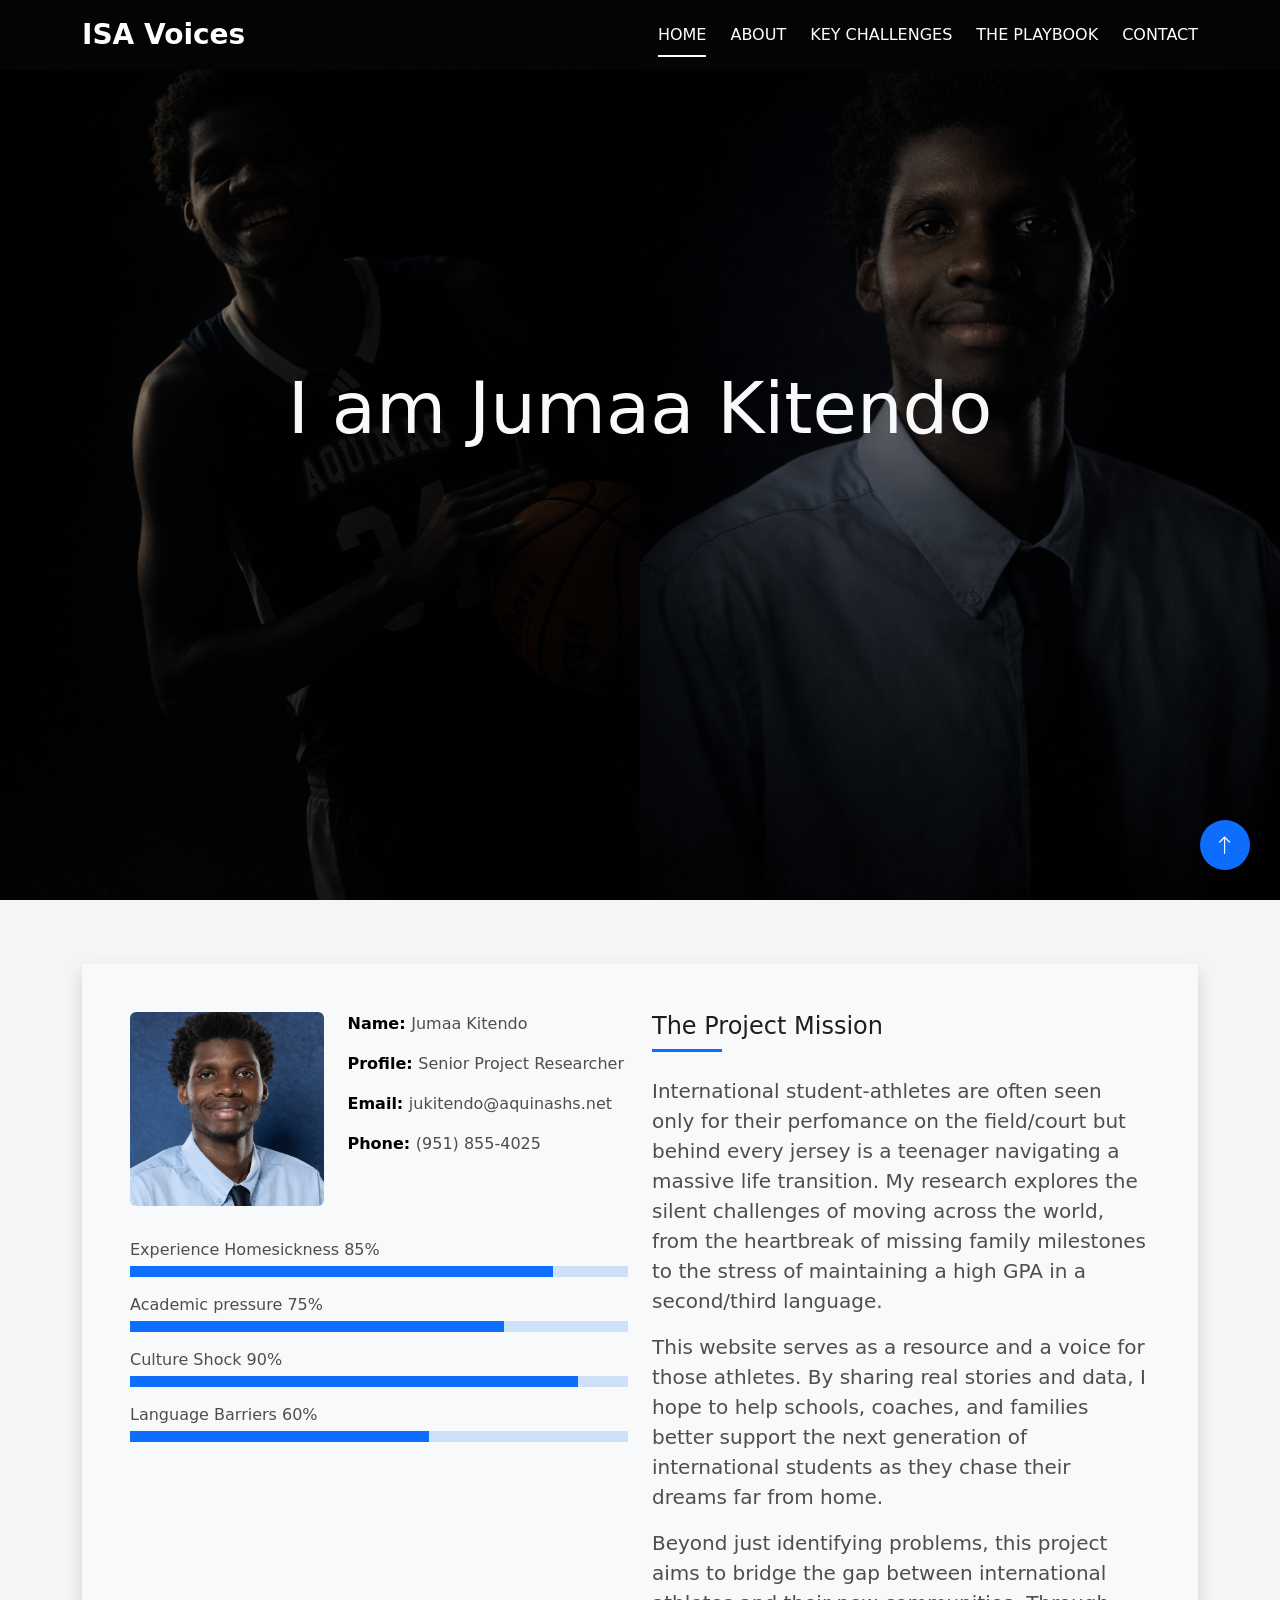
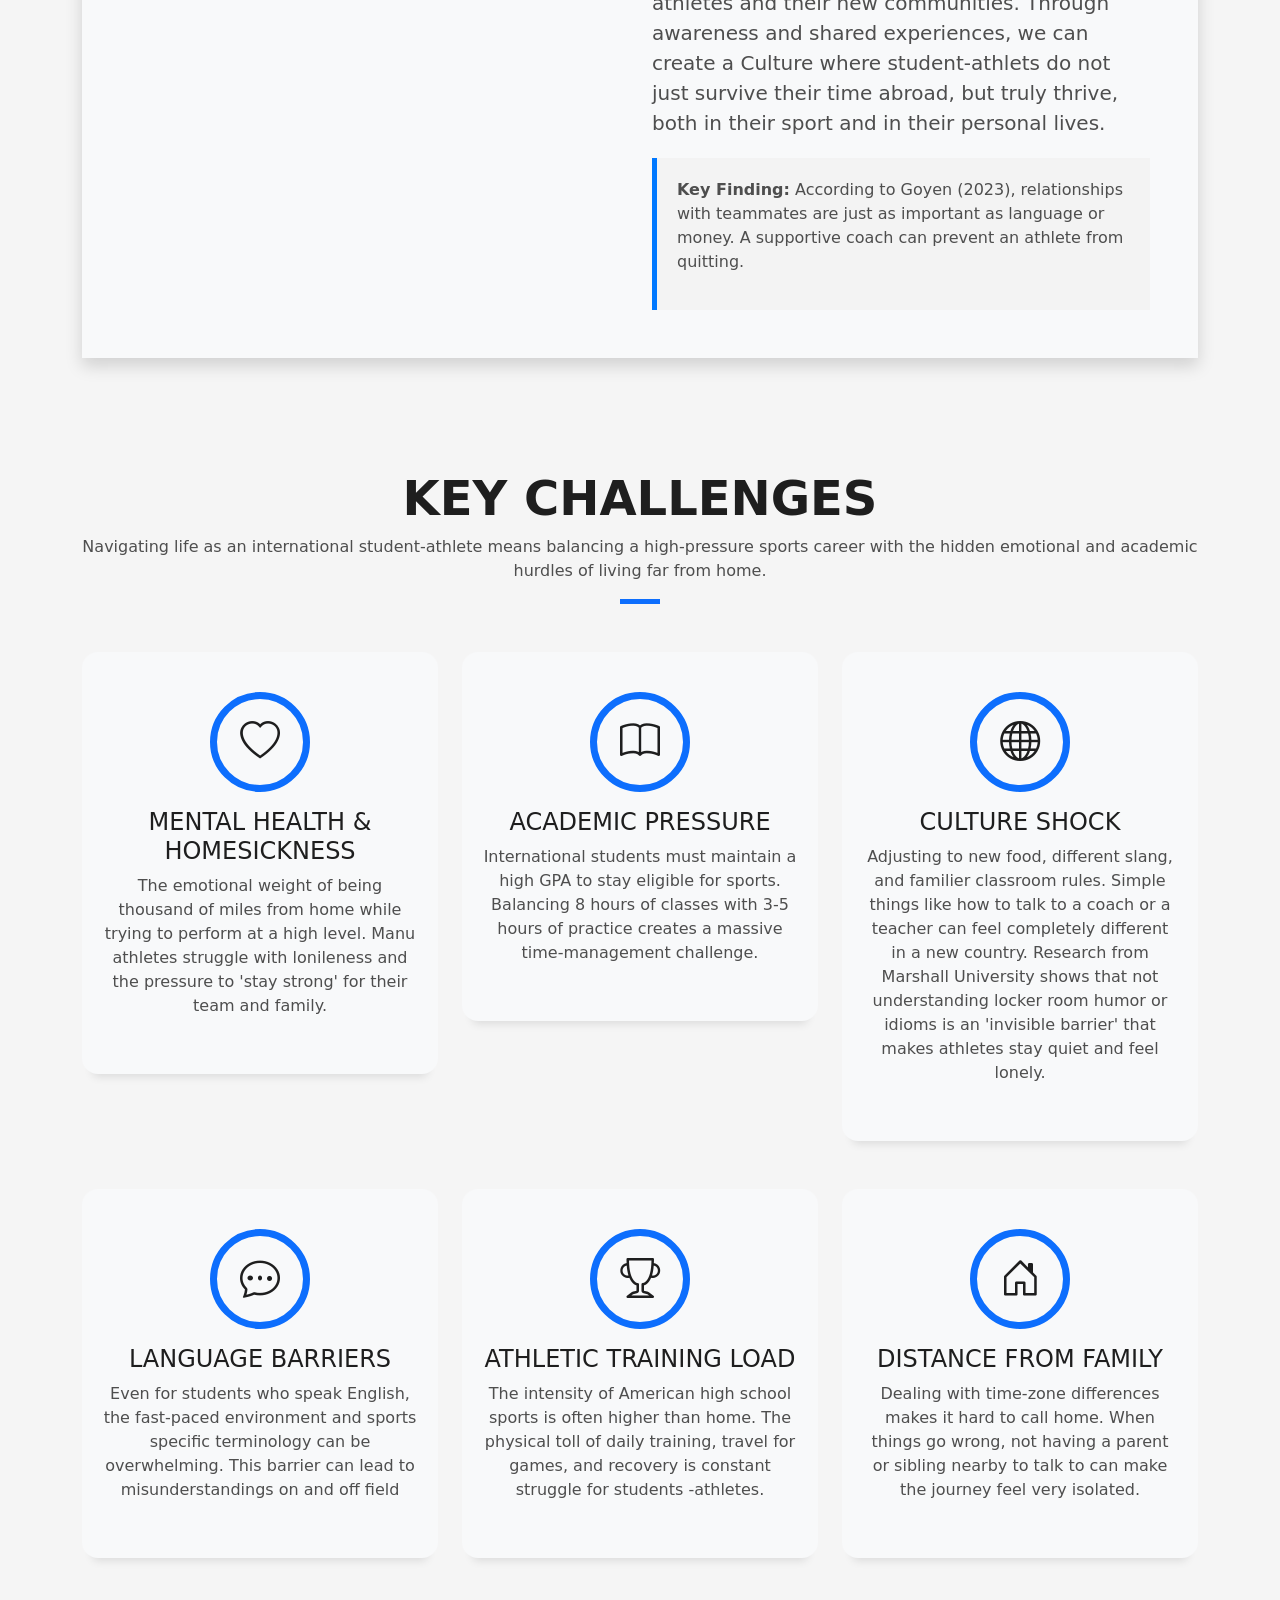
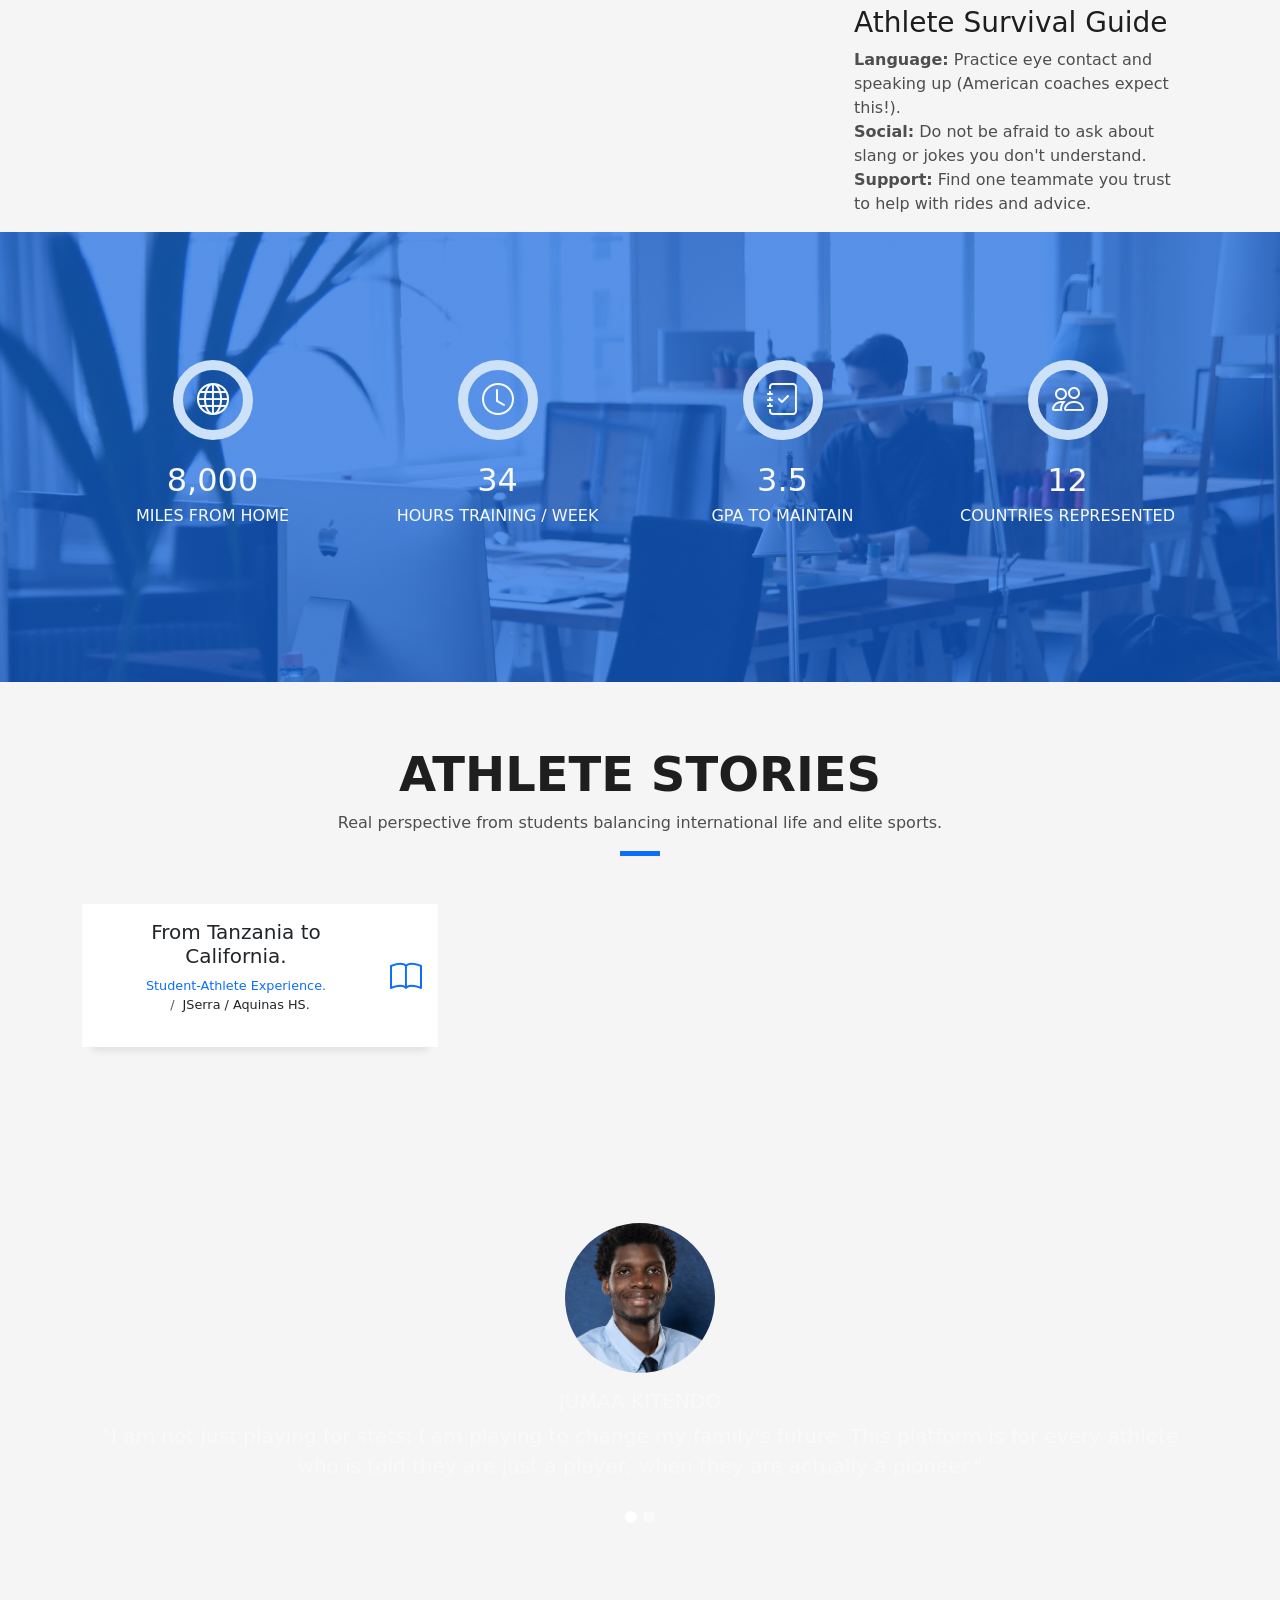
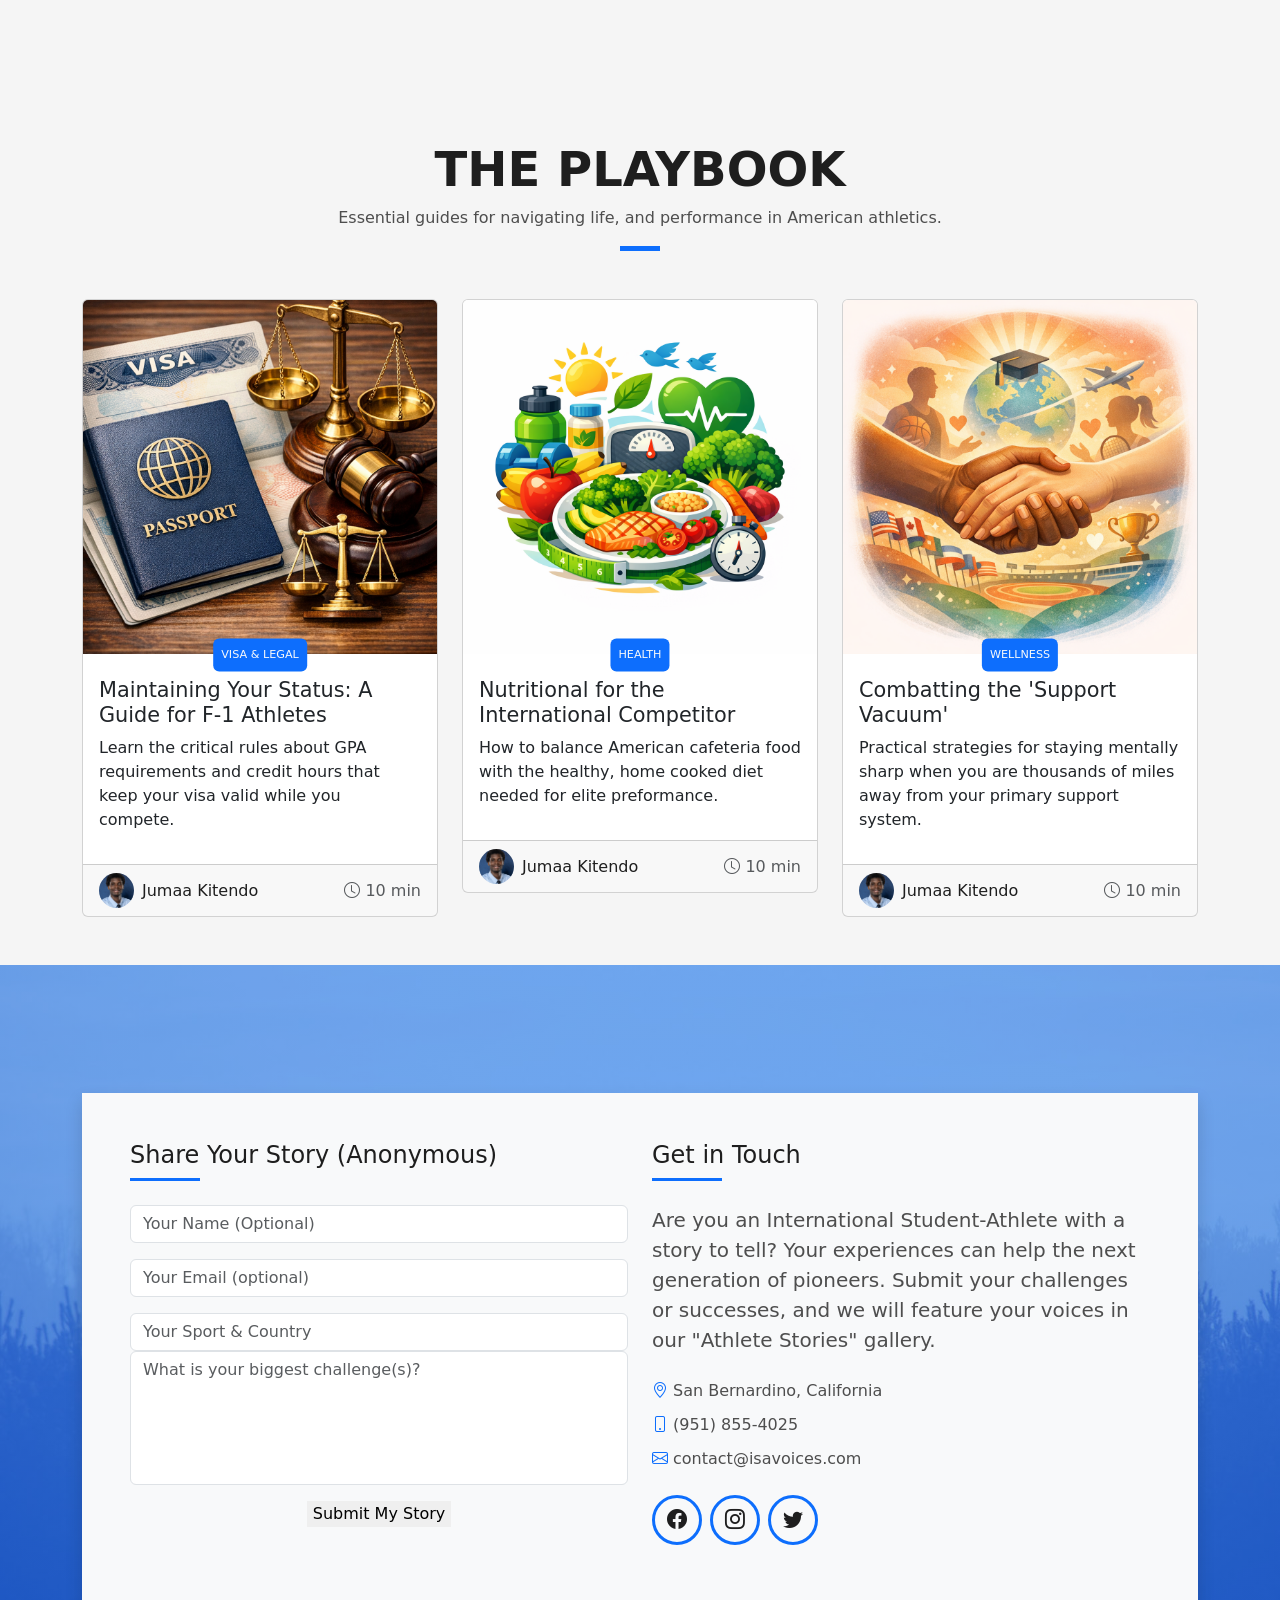
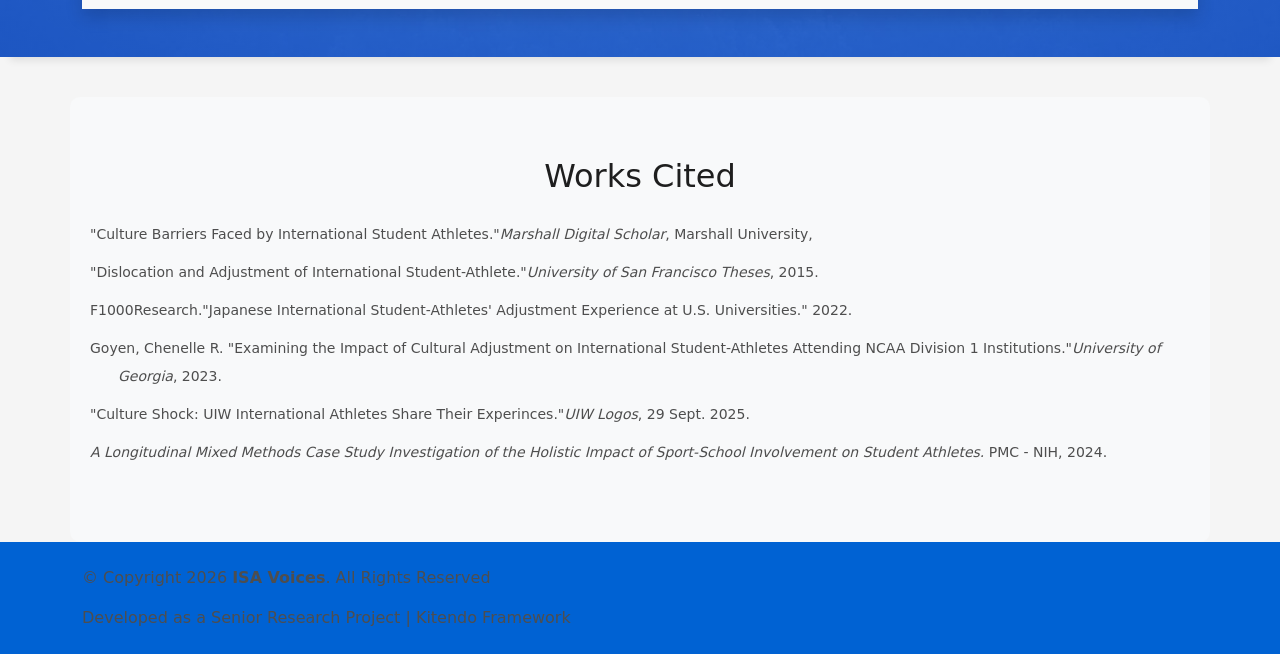
==== commit f3f463fa: "Update index.html" ====
--- a/index.html
+++ b/index.html
@@ -71,38 +71,13 @@
                         <a class="nav-link" href="#about">about</a>
                     </li>
                     <li class="nav-item">
-                        <a class="nav-link" href="#services">services</a>
+                        <a class="nav-link" href="#services">Key Challenges</a>
                     </li>
+                    
                     <li class="nav-item">
-                        <a class="nav-link" href="#portfolio">work</a>
+                        <a class="nav-link" href="#blog">The Playbook</a>
                     </li>
-                    <li class="nav-item">
-                        <a class="nav-link" href="#blog">blog</a>
-                    </li>
-                    <li class="nav-item dropdown">
-                        <a class="nav-link" href="#">
-                            Dropdown
-                            <span class="bi bi-chevron-down"></span>
-                        </a>
-                        <ul class="dropdown-menu">
-                            <li><a class="dropdown-item" href="#">Drop down1</a></li>
-                            <li class="dropdown-item deep-dropdown">
-                                <a class="" href="#">Deep Drop down
-                                    <span class="bi bi-chevron-right"></span>
-                                </a>
-                                <ul class="dropdown-menu sub-menu d-none">
-                                    <li><a class="sub-menu-item" href="#">Deep Drop down1</a></li>
-                                    <li><a class="sub-menu-item" href="#">Deep Drop down2</a></li>
-                                    <li><a class="sub-menu-item" href="#">Deep Drop down3</a></li>
-                                    <li><a class="sub-menu-item" href="#">Deep Drop down4</a></li>
-                                    <li><a class="sub-menu-item" href="#">Deep Drop down5</a></li>
-                                </ul>
-                            </li>
-                            <li><a class="dropdown-item" href="#">Drop down2</a></li>
-                            <li><a class="dropdown-item" href="#">Drop down3</a></li>
-                            <li><a class="dropdown-item" href="#">Drop down4</a></li>
-                        </ul>
-                    </li>
+                    
                     <li class="nav-item">
                         <a class="nav-link" href="#contact">contact</a>
                     </li>
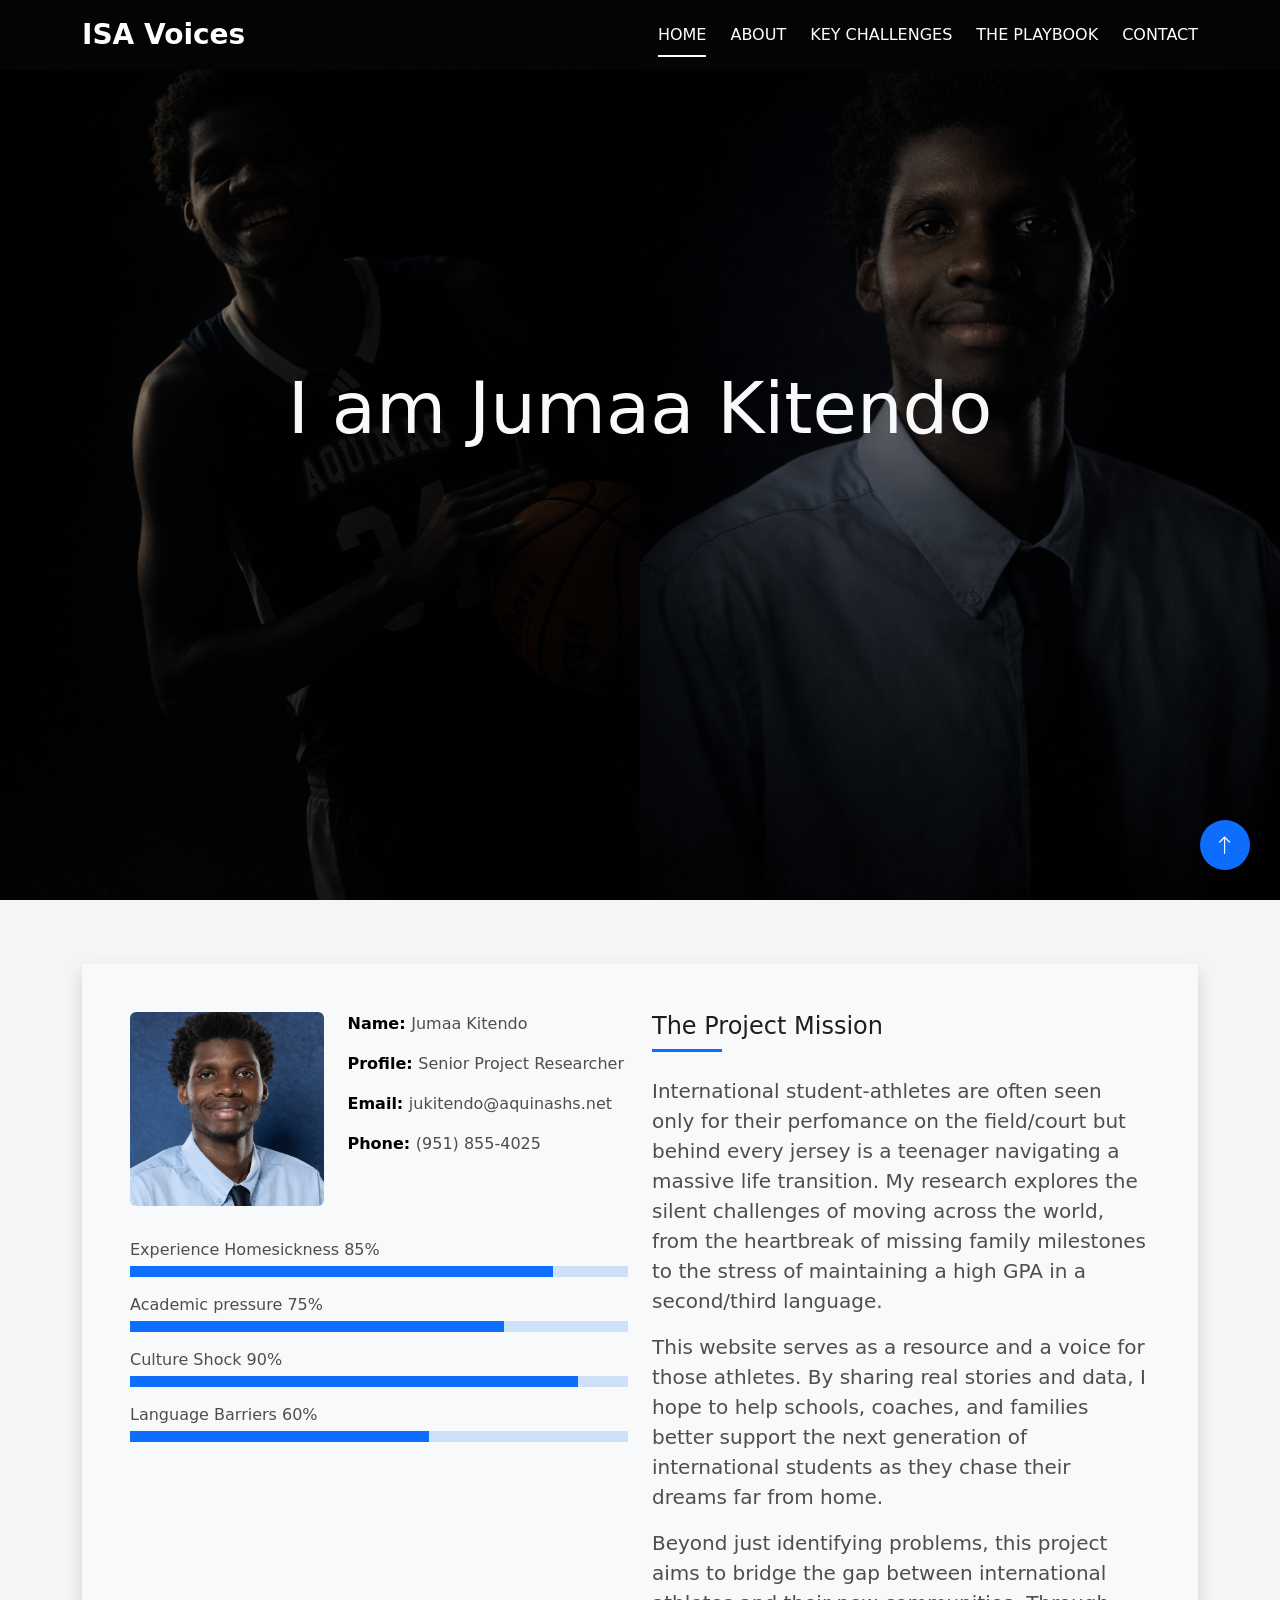
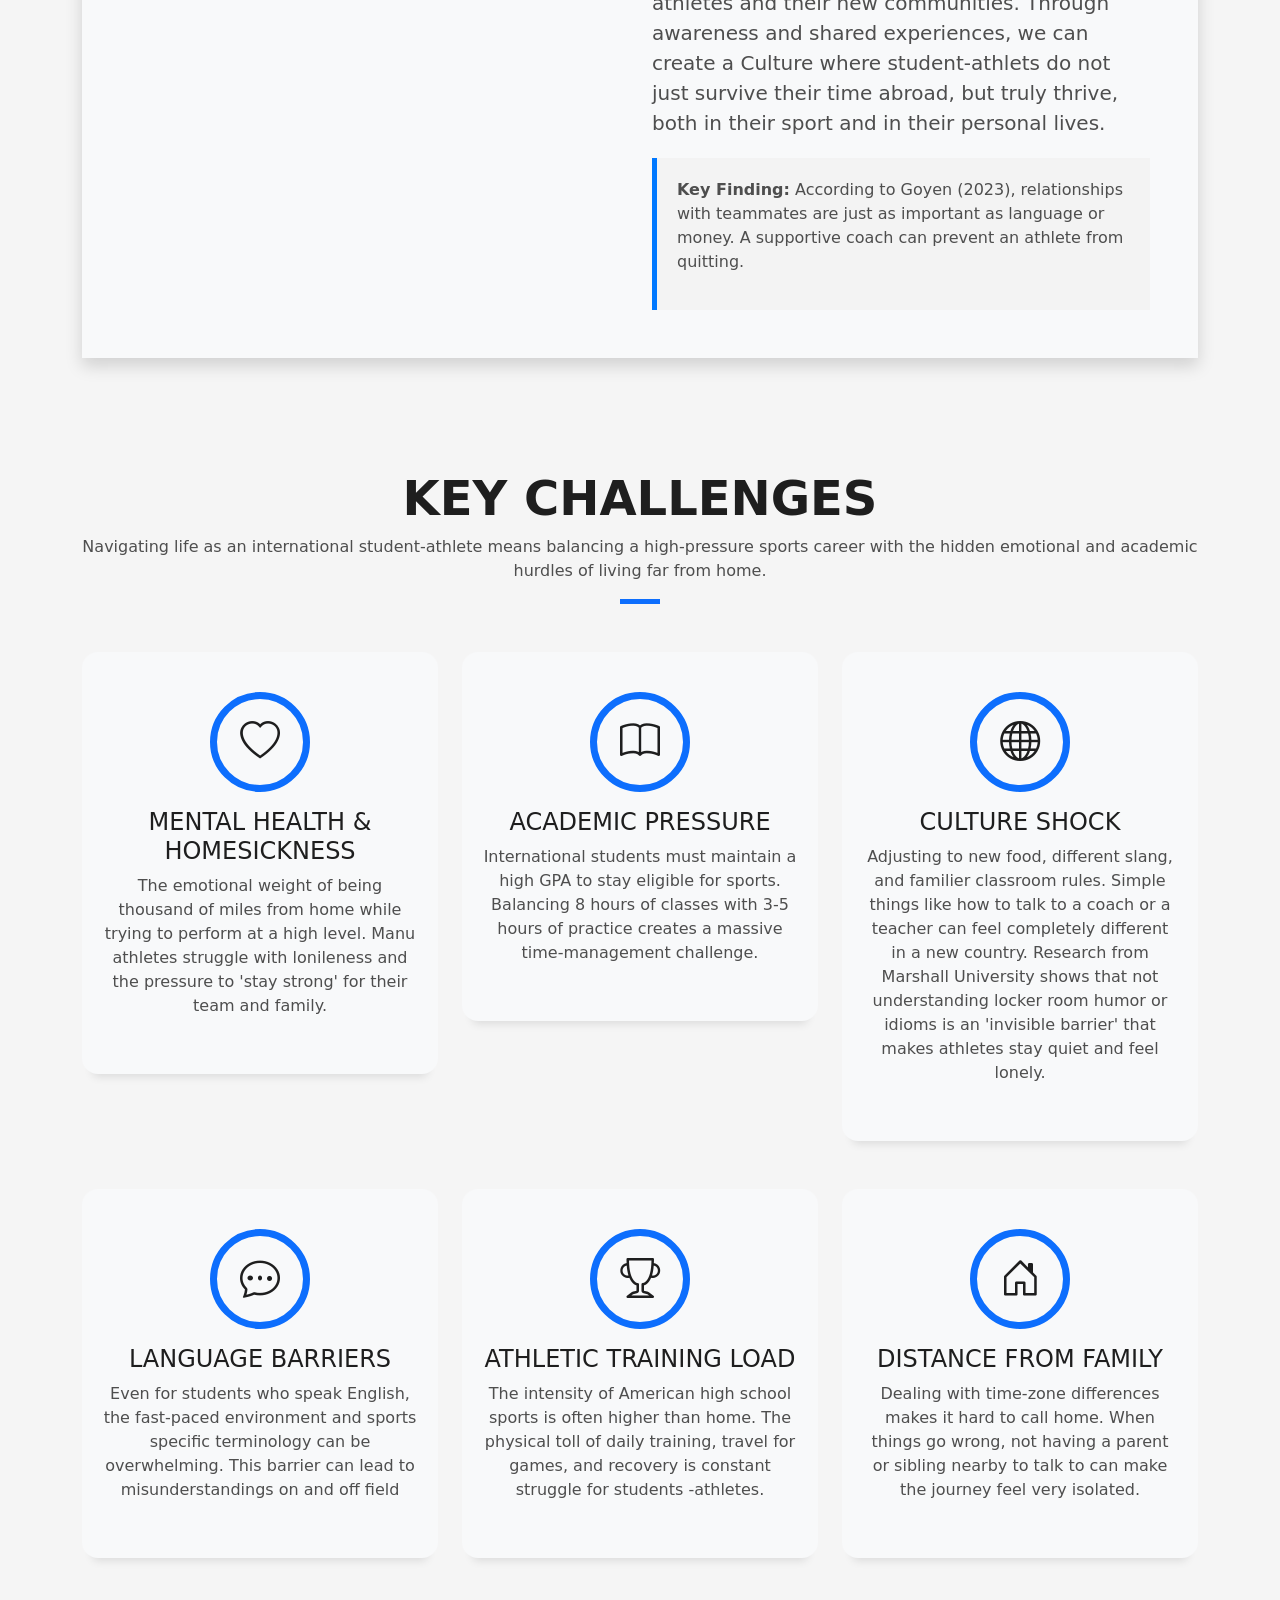
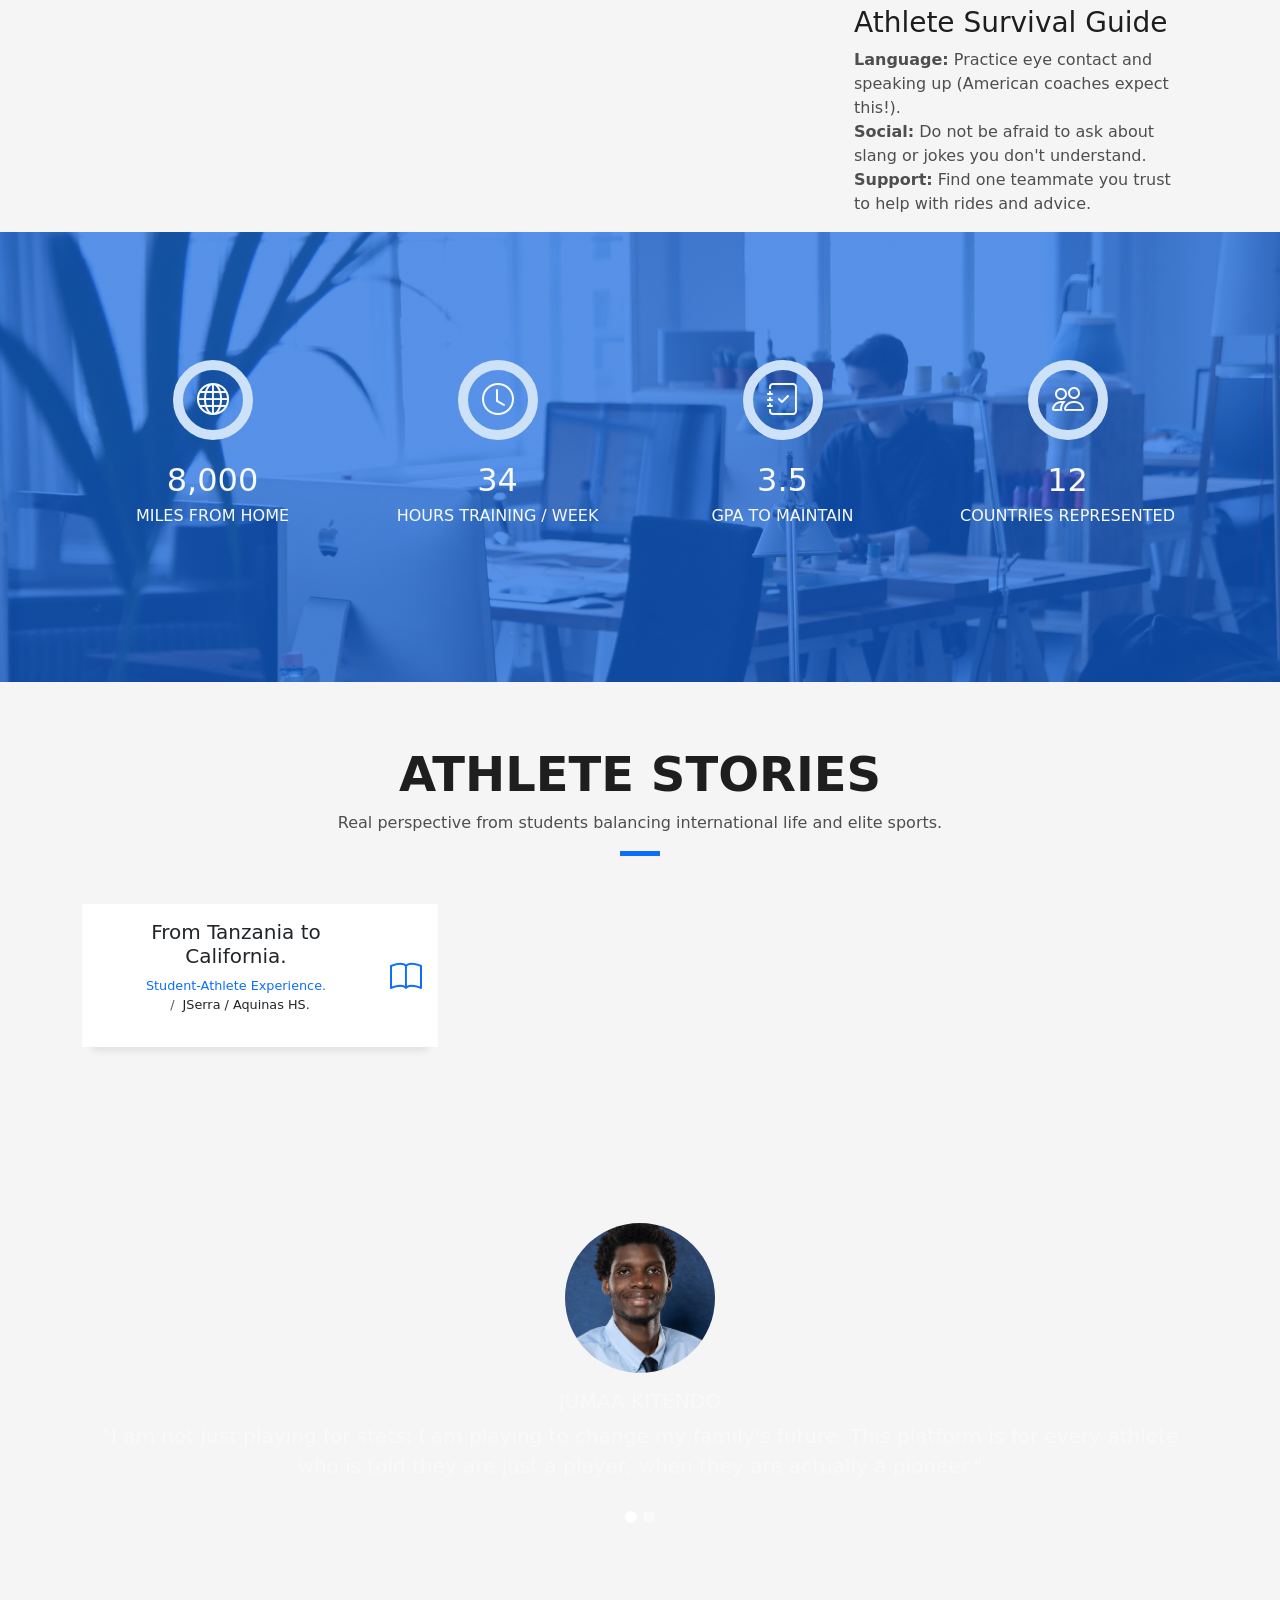
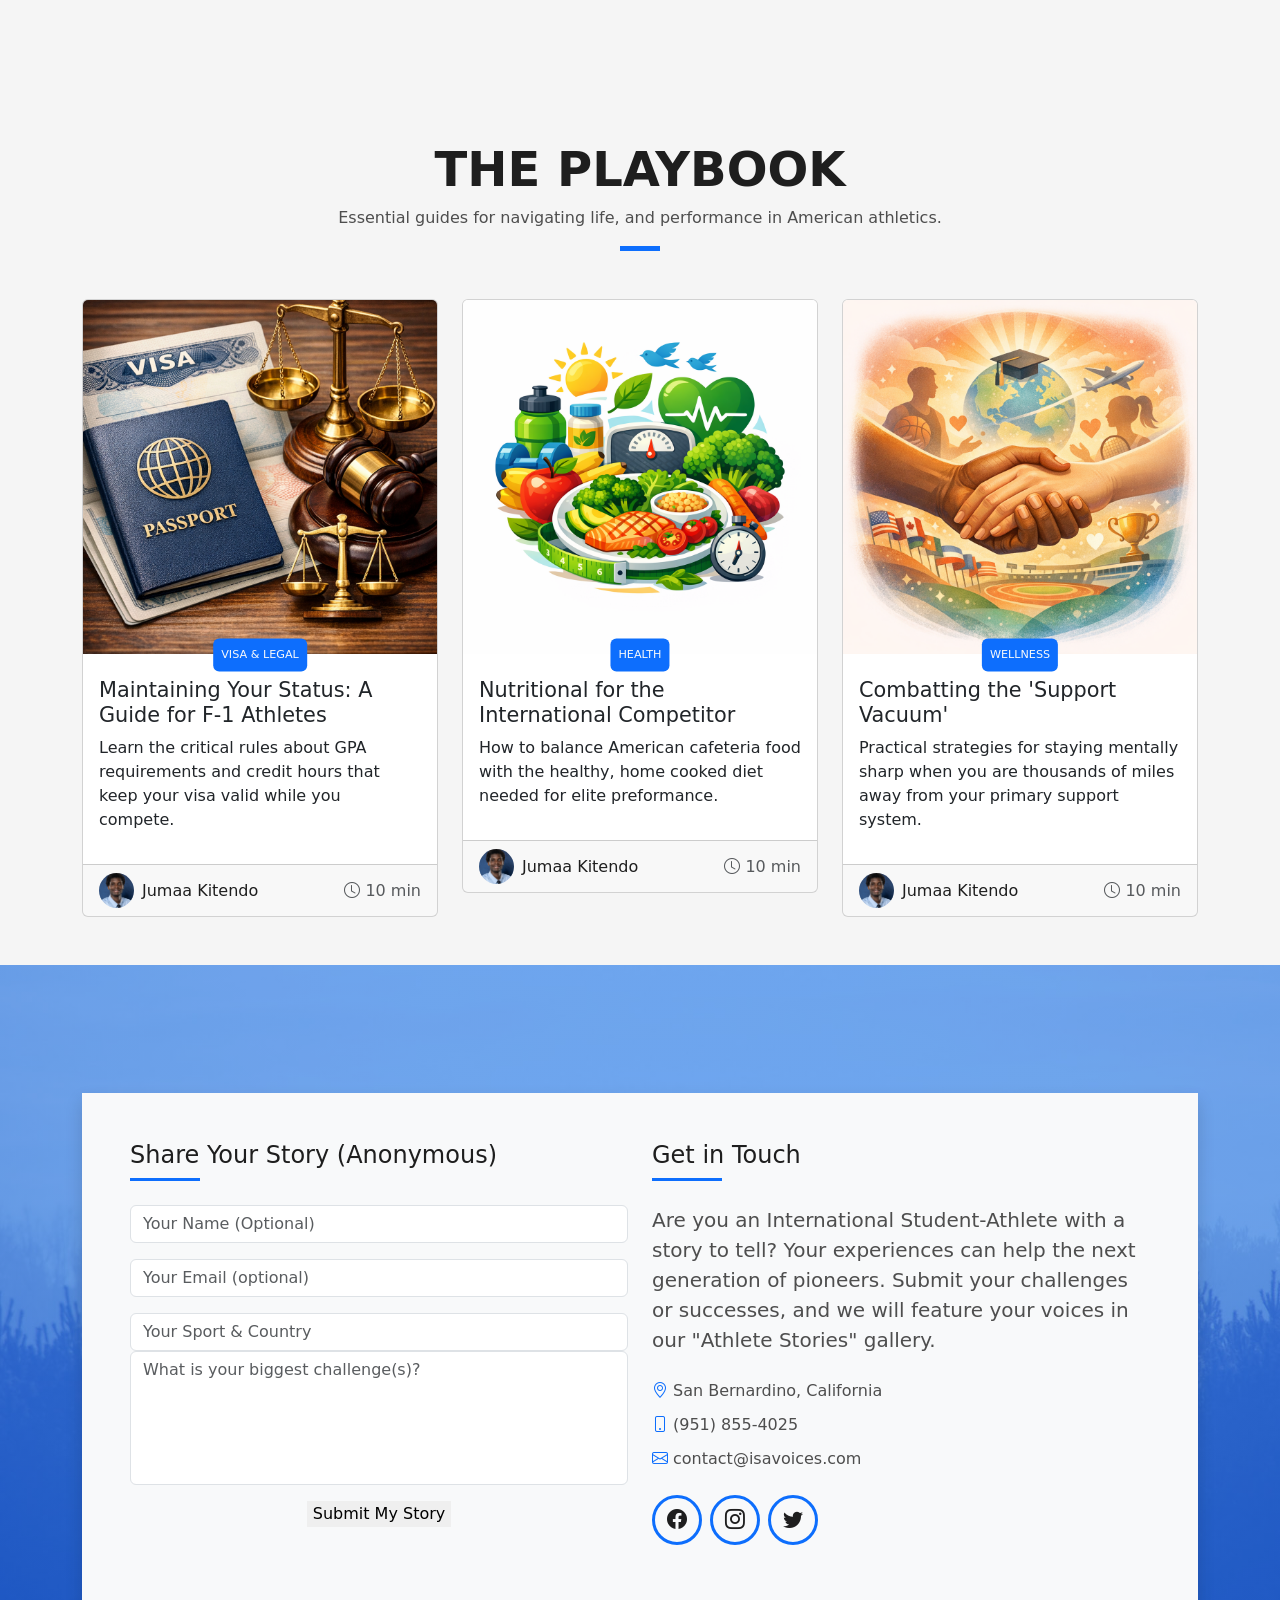
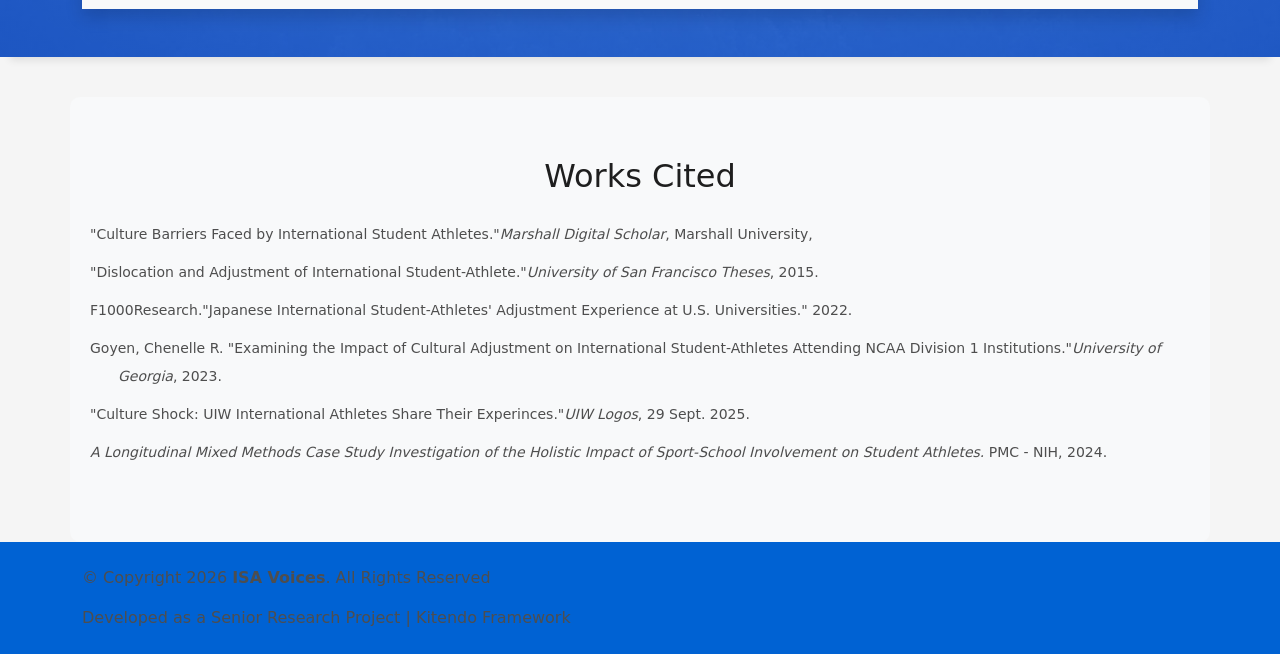
==== commit b39b66ec: "Update index.html" ====
--- a/index.html
+++ b/index.html
@@ -416,12 +416,9 @@
                                                     alt="testimonials-2">
                                             </div>
                                             <div class="testimonials-caption">
-                                                <h5 class="text-uppercase text-light">Marta Socrate</h5>
-                                                <p class="lead">Curabitur arcu erat, accumsan id imperdiet et,
-                                                    porttitor
-                                                    at
-                                                    sem. Lorem ipsum dolor sit amet,
-                                                    consectetur adipiscing elit.</p>
+                                                <h5 class="text-uppercase text-light">Moto Ateny</h5>
+                                                <p class="lead">"I fled war in South Sudan and struggled to survive in Kenya and Tanzania before coming to the United States. Even here, I faced many challenges and had to keep moving, but I never gave up. My journey is about resilience, hope, and building a better future.
+."</p>
                                             </div>
                                         </div>
                                     </div>
